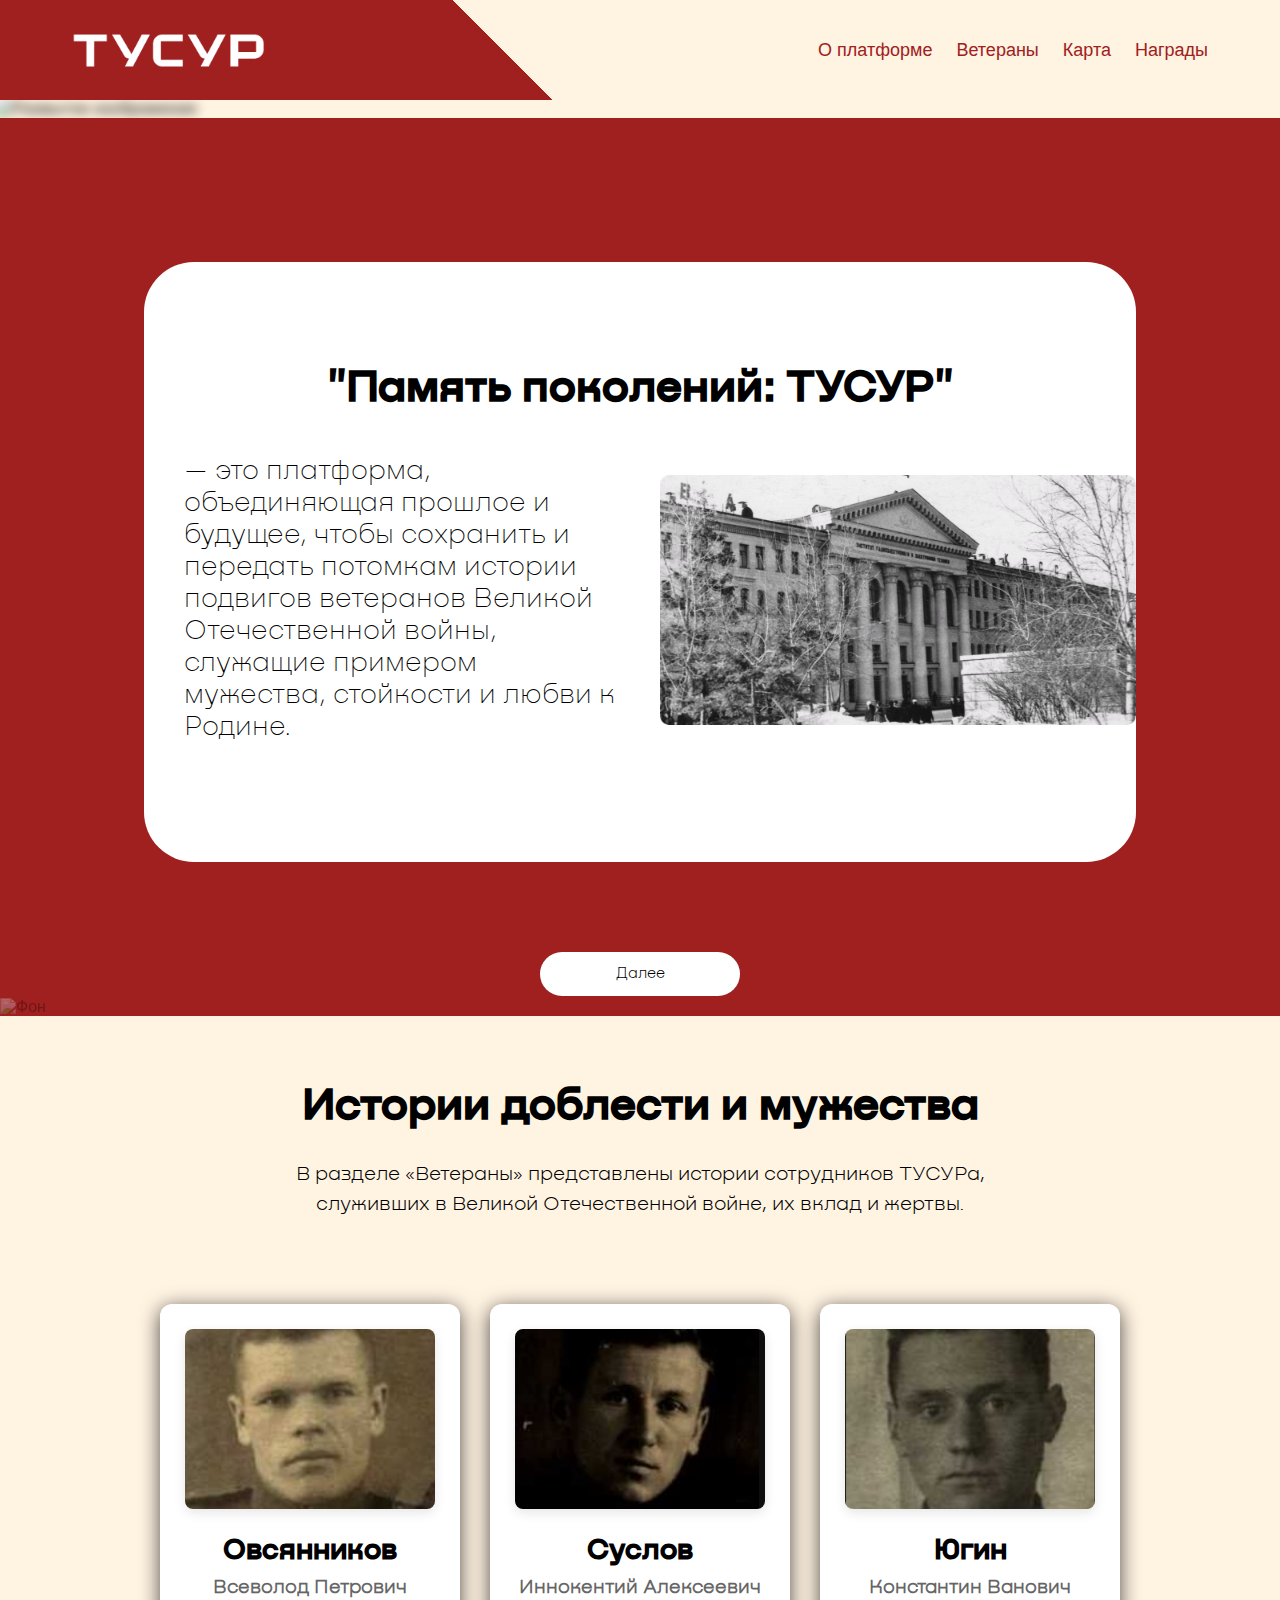
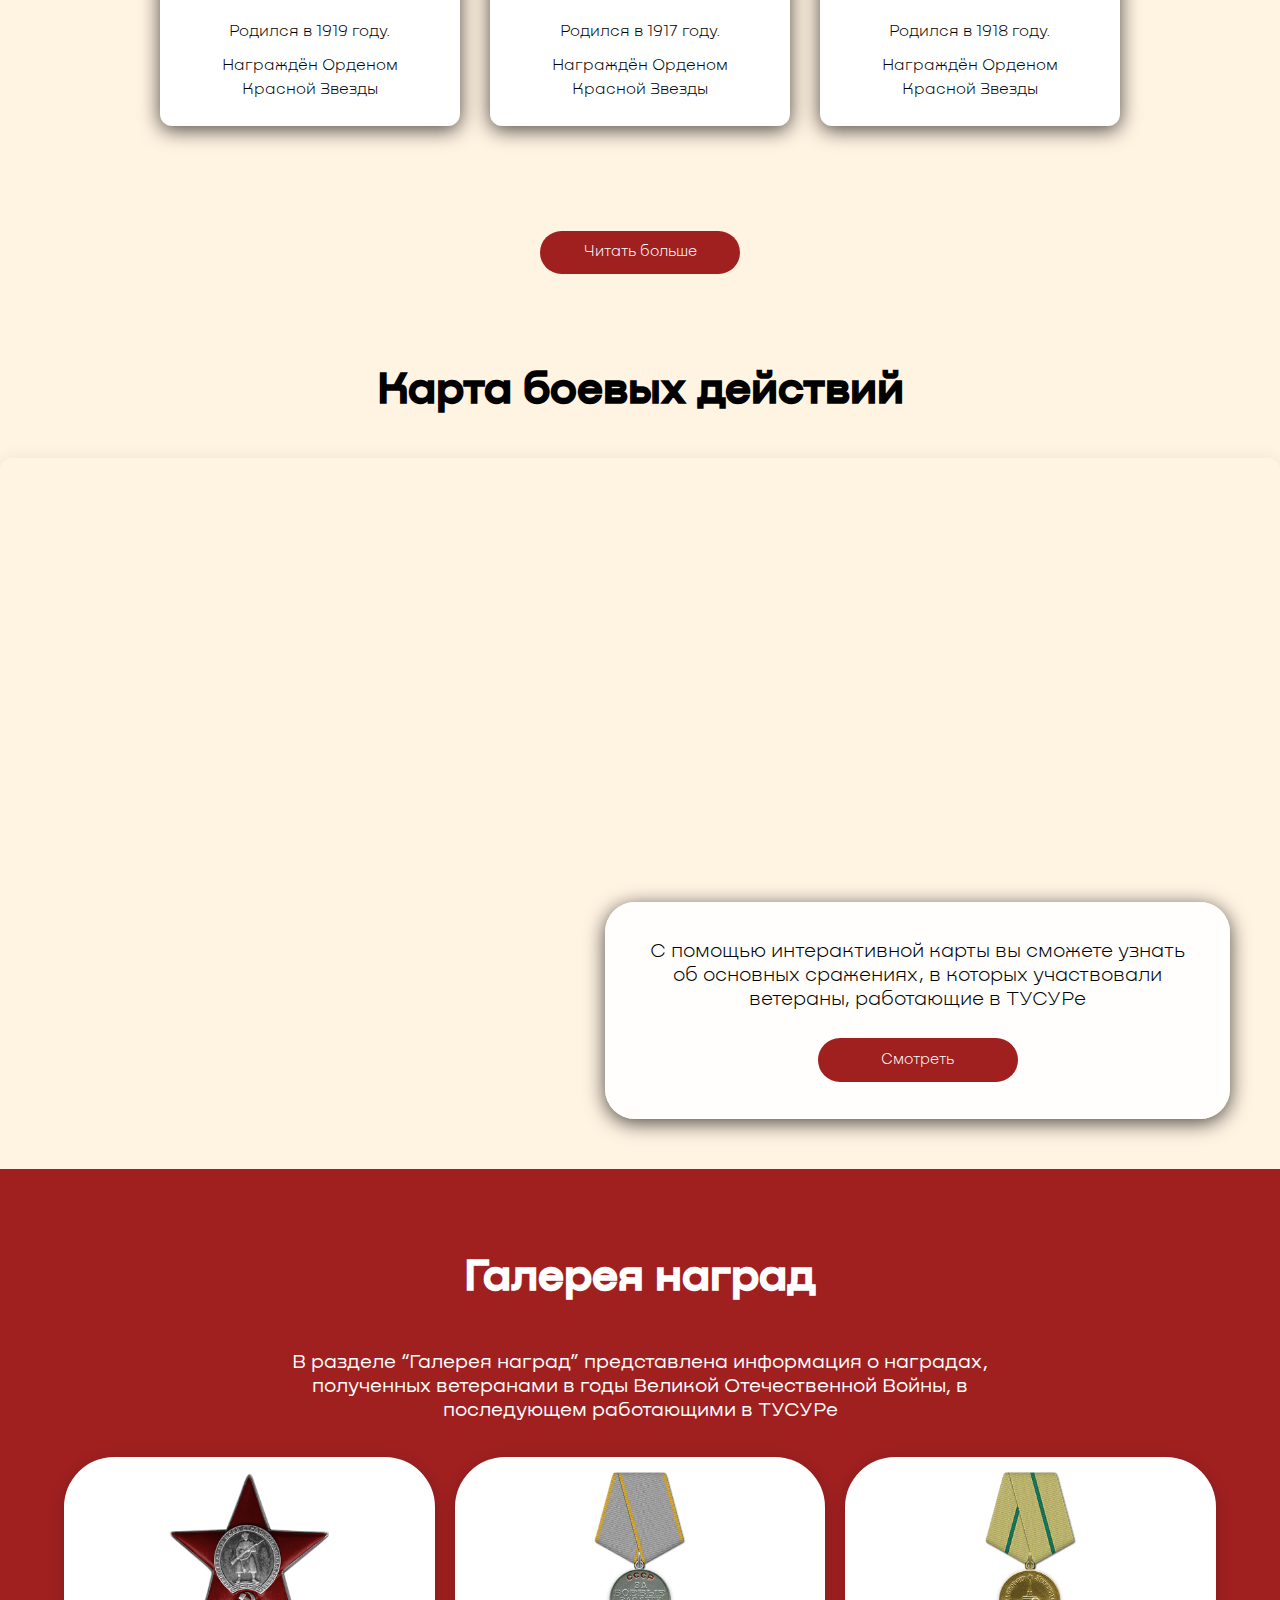
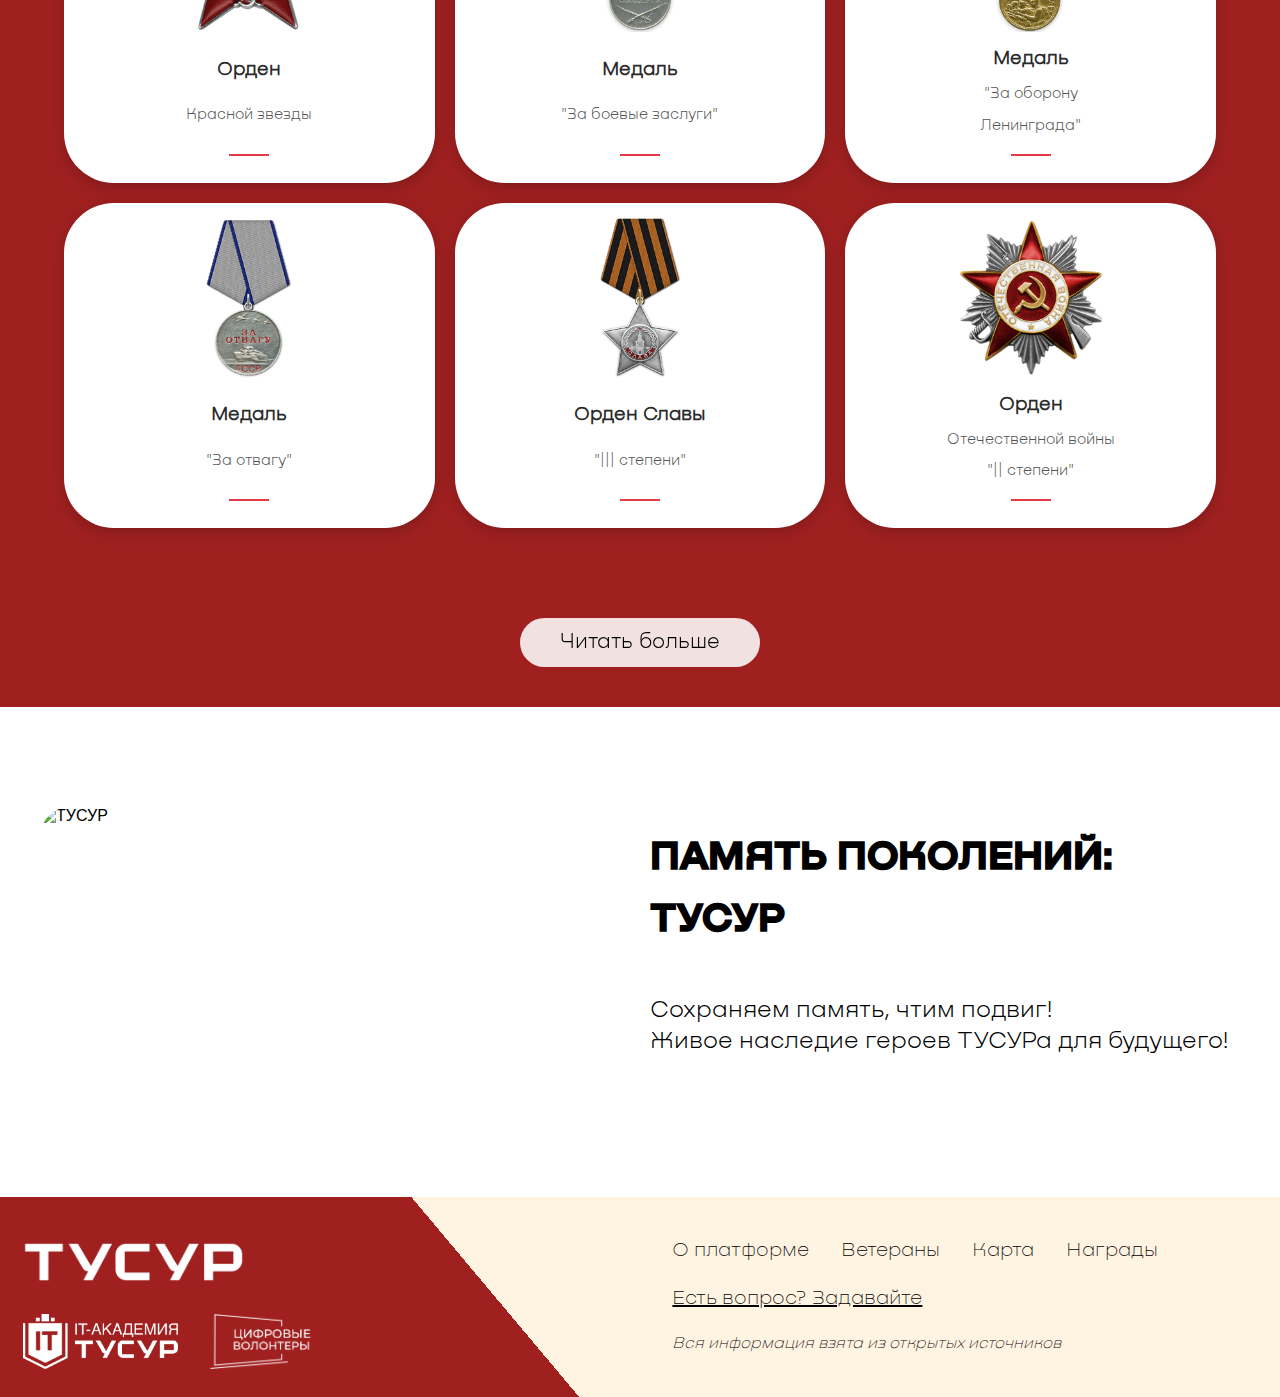
==== index.html @ e7a9391f "Обновлено название главной страницы" ====
<!DOCTYPE html>
<html lang="ru">
<head>
    <meta charset="UTF-8">
    <meta name="viewport" content="width=device-width, initial-scale=1.0">
    <title>Память поколений ТУСУР</title>
    <link rel="stylesheet" href="styles.css">
    <link rel="stylesheet" href="form.css">
    <link rel="stylesheet" href="form2.css">
    <link rel="stylesheet" href="form3.css">
    <link rel="stylesheet" href="form4.css">
    <link rel="stylesheet" href="form5.css">
    <link rel="stylesheet" href="form6.css">
    <link rel="stylesheet" href="footer.css">
    <meta name="viewport" content="width=device-width, initial-scale=1.0">


    
</head>
<body>
    <header class="header">
        <div class="header-diagonal">
            <div class="logo-container">
                <div class="logo">
                    <img src="ТУСУР_ 1.png" alt="Логотип">
                </div>
            </div>
            

            <button class="mobile-menu-btn">☰</button>

            <ul class="nav-menu">
                <li><a href="index.html">О платформе</a></li>
                <li><a href="veterans.html">Ветераны</a></li>
                <li><a href="map.html">Карта</a></li>
                <li><a href="awards.html">Награды</a></li>
            </ul>
        </div>
    </header>

    <div class="hero-section">
        <div class="blurred-image-container">
            <img src="image 158.png" alt="Размытое изображение" class="blurred-image">
        </div>
        <div class="hero-text">
            <h1>ПАМЯТЬ ПОКОЛЕНИЙ: ТУСУР</h1>
            <p>Сохраняем память, чтим подвиг - живое наследие героев ТУСУРа для будущего!</p>
            <button class="hero-button" id="scrol-button1">Узнать больше</button>
            <div>
                <img src="angle.png" alt="Стрелка вниз" class="angle" id="scrol1">
            </div>
            
        </div>
    </div>

    <div class="info" id="to-scrol1">
        <img src="image-Photoroom (4) 1.png" alt="Фон" class="fon">
        <div class="group" >
            <h1>"Память поколений: ТУСУР"</h1>
            <div class="info-text"  >
                <p> — это платформа, объединяющая прошлое и будущее, чтобы сохранить и передать потомкам истории подвигов ветеранов Великой Отечественной войны, служащие примером мужества, стойкости и любви к Родине.</p>
                <img src="Mask group.png" alt="Фото ТУСУР" class="image-info">
            </div>
        </div>
        <button class="info-button" id="scrol-button2">Далее</button>
    </div>

    <div class="historys" id="to-scrol2">
        <h1>Истории доблести и мужества</h1>
        <p>В разделе «Ветераны» представлены истории сотрудников ТУСУРа, <br> 
            служивших в Великой Отечественной войне, их вклад и жертвы.
        </p>
        <div class="cards-container">
            <!-- Карточка 1 -->
            <div class="card">
                <img src="Mask group1.png" alt="Фото ветерана">
                <h3>Овсянников</h3>
                <h4>Всеволод Петрович</h4>
                <p>Родился в 1919 году.</p>
                <p>Награждён Орденом Красной Звезды</p>
            </div>

            <div class="card">
                <img src="Mask group2.png" alt="Фото ветерана">
                <h3>Суслов</h3>
                <h4>Иннокентий Алексеевич</h4>
                <p>Родился в 1917 году.</p>
                <p>Награждён Орденом Красной Звезды</p>
            </div>

            <div class="card">
                <img src="Mask group3.png" alt="Фото ветерана">
                <h3>Югин</h3>
                <h4>Константин Ванович</h4>
                <p>Родился в 1918 году.</p>
                <p>Награждён Орденом Красной Звезды</p>
            </div>
        </div>

        <button class="hero-button">Читать больше</button>        
    </div>

    <div class="Map">
        <h1>Карта боевых действий</h1>
        <div id="map">
            <script src="https://api-maps.yandex.ru/2.1/?apikey=ae60709a-681b-4c46-8d11-f0e7178c9b99&lang=ru_RU"></script>
        </div>
        <div class="map-overlay">
            <div class="overlay-content">
                <p>С помощью интерактивной карты вы сможете узнать об основных сражениях, в которых участвовали ветераны, работающие в ТУСУРе</p>
                <button class="overlay-btn">Смотреть</button>
            </div>
        </div>
    </div>

    <div class="gallery">
        <h1>Галерея наград</h1>
        <p>В разделе “Галерея наград” представлена информация о наградах, полученных ветеранами в годы Великой Отечественной Войны, в последующем работающими в  ТУСУРе</p>
 
        
        <div class="awards-grid">
            <div class="awards-card">
                <img src="Awards/image 160.png" alt="Изображение награды">
                <h3>Орден</h3>
                <h4>Красной звезды</h4>
            </div>

            <div class="awards-card">
                <img src="Awards/image 161.png" alt="Изображение награды">
                <h3>Медаль</h3>
                <h4>"За боевые заслуги"</h4>
            </div>

            <div class="awards-card">
                <img src="Awards/image 162.png" alt="Изображение награды">
                <h3>Медаль</h3>
                <h4>"За оборону</h4>
                <h4>Ленинграда"</h4>
            </div>

            <div class="awards-card">
                <img src="Awards/image 163.png" alt="Изображение награды">
                <h3>Медаль</h3>
                <h4>"За отвагу"</h4>
            </div>

            <div class="awards-card">
                <img src="Awards/image 164.png" alt="Изображение награды">
                <h3>Орден Славы</h3>
                <h4>"||| степени"</h4>
            </div>

            <div class="awards-card">
                <img src="Awards/image 165.png" alt="Изображение награды">
                <h3>Орден</h3>
                <h4>Отечественной войны</h4>
                <h4>"|| степени"</h4>
            </div>
        </div>

        <button class="info-button">Читать больше</button>

    </div>

    
    <div class="slide-section"> 
        <div class="result">
            <img src="image 159.png" alt="ТУСУР">
            <div class="text-content">
                <h1>ПАМЯТЬ ПОКОЛЕНИЙ:<br>ТУСУР</h1>
                <p>Сохраняем память, чтим подвиг!<br>Живое наследие героев ТУСУРа для будущего!</p>
            </div>
        </div>
    </div>

    <footer class="footer">
        <div class="footer-diagonal">
            <div class="footer-logo-container">
                <div class="footer-logo">
                    <img src="ТУСУР_ 1.png" alt="Логотип">
                </div>
                <div class="footer-logo-two">
                    <img src="IT-ACADEMY_White.png" alt="Логоти ит-академии">
                    <img src="Цифровые волонтеры лого.png" alt="Логотип цифровых волонтёров">
                </div>
            </div>

            <div class="footer-right-section">
                <ul class="footer-menu">
                    <li><a href="index.html">О платформе</a></li>
                    <li><a href="veterans.html">Ветераны</a></li>
                    <li><a href="map.html">Карта</a></li>
                    <li><a href="awards.html">Награды</a></li>
                </ul>

                <a href="https://vk.com/zemec_44" target="_blank" class="footer-question">Есть вопрос? Задавайте</a>

                <p>Вся информация взята из открытых источников</p>
            </div>
        </div>

    </footer>

    <script src="script.js"></script>
</body>
</html>
---- styles.css ----
* {
    margin: 0;
    padding: 0;
    box-sizing: border-box;
    font-family: 'Nekst', sans-serif;
}

body {
    background-color: #FFF3E2;
}

.header {
    background: linear-gradient(45deg, #A02020 0%, #A02020 40%, #FFF3E2 40%, #FFF3E2 100%);
    color: #FFF3E2;
    height: 100px;
    position: sticky;
    top: 0;
    z-index: 100;
    width: 100%;
    overflow: hidden;
}

.header-diagonal {
    display: flex;
    justify-content: space-between;
    align-items: center;
    padding: 2rem 3rem;
    height: 100px;
    max-width: 1200px;
    margin: 0 auto;
    position: relative;
}

.logo {
    font-size: 1.8rem;
    font-weight: bold;
    display: flex;
    align-items: center;
    /* Убираем left: -150px */
}

.logo img {
    height: 40px;
    margin-right: 10px;
    max-width: 100%;
    height: auto;
    max-height: 40px;
}

.logo-container {
    flex-shrink: 0;
    max-width: 60%;
    padding: 10px 0;
}

.nav-menu {
    display: flex;
    list-style: none;
    /* Убираем right: -150px */
    font-size: 20px; /* Сохраняем ваш размер текста */
}

.nav-menu li {
    margin-left: 1.5rem;
}

.nav-menu a {
    color: #A02020;
    text-decoration: none;
    font-weight: 500;
    transition: color 0.3s;
    padding: 0.5rem 0;
    position: relative;
}

.nav-menu a:hover {
    color: #7a1818;
}

.nav-menu a::after {
    content: '';
    position: absolute;
    bottom: 0;
    left: 0;
    width: 0;
    height: 2px;
    background-color: #A02020;
    transition: width 0.3s;
}

.nav-menu a:hover::after {
    width: 100%;
}

.mobile-menu-btn {
    display: none;
    background: none;
    border: none;
    color: #FFF3E2;
    font-size: 1.5rem;
    cursor: pointer;
}

/* Для экранов до 1440px */
@media (max-width: 1440px) {
    .header-diagonal {
        padding: 1.5rem 2rem;
    }

    .logo img {
        max-height: 35px;
    }

    .nav-menu {
        font-size: 18px; /* Слегка уменьшаем размер текста */
    }
}

/* Для экранов до 1200px */
@media (max-width: 1200px) {
    .header-diagonal {
        padding: 1rem 1.5rem;
    }

    .logo img {
        max-height: 30px;
    }

    .nav-menu {
        font-size: 16px; /* Слегка уменьшаем размер текста */
    }

    .nav-menu li {
        margin-left: 1rem;
    }
}

/* Для экранов до 992px */
@media (max-width: 992px) {
    .header-diagonal {
        padding: 0.5rem 1rem;
    }

    .logo img {
        max-height: 25px;
    }

    .nav-menu {
        font-size: 14px; /* Слегка уменьшаем размер текста */
    }

    .nav-menu li {
        margin-left: 0.5rem;
    }
}

/* Для экранов до 768px (мобильная версия) */
@media (max-width: 768px) {
    .header {
        background: #A02020;
        padding: 1rem;
    }

    .header-diagonal {
        padding: 1rem;
        justify-content: space-between;
    }

    .logo {
        max-width: 150px;
        overflow: hidden;
        max-width: 120px;
    }

    .logo-container {
        max-width: 180px;
        padding: 5px 0;
        min-width: 120px;
        flex-shrink: 1;
    }

    .logo img {
        width: auto;
        max-height: 35px;
    }

    .nav-menu {
        position: fixed;
        top: 100px;
        left: -100%;
        background-color: #A02020;
        width: 100%;
        flex-direction: column;
        align-items: center;
        padding: 1rem 0;
        transition: left 0.3s;
    }

    .nav-menu.active {
        left: 0;
    }

    .nav-menu li {
        margin: 1rem 0;
    }

    .nav-menu a {
        color: #FFF3E2;
    }

    .nav-menu a:hover {
        color: #ffffff;
    }

    .nav-menu a::after {
        background-color: #FFF3E2;
    }

    .mobile-menu-btn {
        display: block;
        position: relative;
        z-index: 101;
    }
}
---- form.css ----
.hero-section {
    
    position: relative;
    width: 100%;
    
}

.blurred-image-container {
    width: 100%;
    overflow: hidden;
    height: auto; /* Сохраняет пропорции изображения */
    display: block; /* Убирает лишние отступы */
}

.blurred-image {
    width: 100%;
    height: 100%;
    object-fit: cover;
    object-position: center;
    filter: blur(5px);
    transform: scale(1.05);
}

.hero-text {
    position: absolute;
    top: 50%;
    left: 50%;
    transform: translate(-50%, -50%);
    text-align: center;
    color: white;
    width: 90%;
    text-shadow: 1px 1px 3px rgba(0, 0, 0, 0.5);
    
}



.hero-text h1 {
    margin-top: 20vh;
    /*font-size: 4.5vw;*/
    font-size: clamp(32px, 4.5vw, 100px);
    /*margin-bottom: 1.5vw;*/
    font-family: 'Nekst-Bold', sans-serif;
    text-shadow: 0px 0px 8px rgba(0, 0, 0, 1.0);
    margin-bottom: 20px;
    
}

.hero-text p {
    /*font-size: 1.25vw;*/
    /*margin-bottom: 2vw;*/
    font-family: 'Nekst-Light', sans-serif;
    color: black;
    /*padding-top: 5px;*/
    border-radius: 50px;
    background-color: white;
    /*width: 880px;*/
    /*height: 35px;*/
    text-align: center;
    margin: auto;


    width: 90%; /* вместо 880px */
    max-width: 880px; /* ограничение для больших экранов */
    height: auto; /* вместо 35px */
    padding: 10px 20px; /* адаптивные отступы */
    font-size: clamp(14px, 2vw, 18px); /* плавное изменение шрифта */

}

.hero-button {
    background-color: #A02020;
    color: white;
    border: none;
    padding: 1vw 2vw;
    font-size: 1.2vw;
    border-radius: 50px;
    cursor: pointer;
    /*margin-top: 200px;*/
    /*width: 230px;*/
    transition: background-color 0.3s;
    font-family: 'Nekst-Light', sans-serif;
    height: auto;
    
    margin-top: 20vh; /* Относительная единица вместо 200px */
    width: auto; /* Чтобы кнопка не была слишком широкой */
    min-width: 200px; /* Минимальная ширина */
}

.hero-button:hover {
    background-color: #7a1818;
}


.angle {
    transform: rotate(90deg);
    margin-top: 50px;
    width: 100px; /* Оставляем фиксированную ширину */
    height: 100px; /* Оставляем фиксированную высоту */
    animation: float 2s ease-in-out infinite;
    cursor: pointer; /* Добавляем указатель при наведении */
    transition: 0.3s all ease;

    /* Добавляем новые стили */
    max-width: 10%; /* Ограничиваем максимальную ширину */
    max-height: 10%; /* Ограничиваем максимальную высоту */
    margin-left: auto; /* Центрируем по горизонтали */
    margin-right: auto; /* Центрируем по горизонтали */
    display: block; /* Делаем блочным элементом для корректного центрирования */
}

@keyframes float {
    0%, 100% {
        transform: rotate(90deg) translateX(0);
        opacity: 0.9;
    }
    50% {
        transform: rotate(90deg) translateX(20px);
        opacity: 0.6;
    }
}

/* Эффекты при наведении */
.angle:hover {
    animation-duration: 1s;
    opacity: 1 !important;
    filter: drop-shadow(0 0 8px rgba(255, 255, 255, 0.8));
}


@media (max-width: 768px) {

    .blurred-image{
        max-height: 500px;
    }

    .hero-section {
        /*min-height: 60vh; /* Гарантирует высоту для позиционирования */
        min-height: auto !important; /* Убираем фиксированную высоту */
        /*padding-bottom: 20px; /* Добавляем отступ снизу */
    }
    
    .hero-text h1 { 
        /*margin-top: 5%; */ 
        line-height: 1.3; /* Улучшает читаемость */       
        transform: scale(0.9); /* Автоматическое масштабирование */
        white-space: normal;
        margin-top: 10vh !important;
    }
    
    .blurred-image-container {
        /*height: 60vh; /* Фиксированная высота контейнера */
        height: 50vh !important;
        background-color: #A02020;
    }
    
    .hero-text {
        width: 95%; /* Увеличиваем область текста */
        padding: 15px; /* Защита от прилипания к краям */
        top: 45%;
        transform: translate(-50%, -40%);
    }

    .hero-text p {
        width: 95%; /* Уже на маленьких экранах */
        background-color: rgba(255, 255, 255, 0.9);
    }

    .hero-button{
        /*font-size: 3.0vw;*/
        font-size: clamp(16px, 3.0vw, 32px);
        min-height: 44px;
        padding: 7px 10px;
        text-align: center;
        /*margin-top: 5vh;*/
        margin-top: 10vh !important;
    }

    .angle {
        display: none; /* Скрыть стрелку на мобильных */
    }
}


@font-face {
    font-family: 'Nekst-Light';
    src: url('font/Nekst-Light.woff2') format('woff2'),
         url('font/Nekst-Light.woff') format('woff');
    font-weight: 400;
    font-display: swap;
}
---- form2.css ----
.info {
    position: relative;
    min-height: 95vh; /* Занимаем всю высоту экрана */
    width: 100%;
    display: flex;
    flex-direction: column; /* Вертикальное расположение элементов */
    align-items: center; /* Центрирование по горизонтали */
    justify-content: center; /* Центрирование по вертикали */
    background-color: #A02020;
    padding: 20px;
    box-sizing: border-box;
}

.group{
    margin-top: 10%;
    background-color: white;
    border-radius: 50px;
    width: 80%;
    height: 600px;
    align-items: center;
    justify-content: center;
}

h1 {
    font-family: 'Nekst-SemiBold', sans-serif;
    text-align: center;
    font-size: 3.5rem;
    font-size: clamp(24px, 3.5vw, 60px);
    margin: 100px 0 40px 0; /* Отступ снизу для текста */
    z-index: 1; /* Поднимаем над фоном */
}

.info-text {
    display: flex;
    align-items: center; /* Выравнивание элементов по вертикали */
    justify-content: center; /* Центрирование по горизонтали */
    gap: 40px; /* Расстояние между текстом и изображением */
    max-width: 1200px; /* Ограничение ширины контента */
    width: 100%;
    z-index: 1;
    justify-content: space-between;
}

.info-text p {
    font-family: 'Nekst-Thin', sans-serif;
    flex: 1; /* Занимает доступное пространство */
    margin-left: 40px;
    font-size: 1.7rem;
    text-align: left;
    max-width: calc(50% - 20px);
    
}

.image-info {
    width: 50%; /* Фиксированная ширина изображения */
    height: auto; /* Сохраняем пропорции */
    flex-shrink: 0; /* Запрещаем уменьшение */
    max-width: calc(50% - 20px); /* Учитывает gap 40px */
    object-fit: contain;
}

.fon {
    position: absolute;
    width: 100%;
    height: auto;
    bottom: 0;
    object-fit: cover; /* Для правильного отображения фона */
    opacity: 0.3; /* Чтобы текст был читаемым */
}

.info-button{
    color: black;
    background-color: white;
    border: none;
    padding: 1vw 2vw;
    font-size: 1.2vw;
    border-radius: 50px;
    cursor: pointer;
    transition: background-color 0.3s;
    font-family: 'Nekst-Light', sans-serif;
    height: auto;
    z-index: 5;
    margin-top: 10vh; /* Относительная единица вместо 200px */
    width: auto; /* Чтобы кнопка не была слишком широкой */
    min-width: 200px;


}

.info-button:hover {
  background-color: #f0f0f0; /* Светло-серый фон при наведении */
  box-shadow: 0 4px 6px rgba(0, 0, 0, 0.1); /* Легкая тень */
  transform: translateY(-2px); /* Небольшое поднятие кнопки */
}



@font-face {
    font-family: 'Nekst-SemiBold';
    src: url('font/Nekst-SemiBold.woff2') format('woff2'),
         url('font/Nekst-SemiBold.woff') format('woff');
    font-weight: 400;
    font-display: swap;
}

@font-face {
    font-family: 'Nekst-Thin';
    src: url('font/Nekst-Thin.woff2') format('woff2'),
         url('font/Nekst-Thin.woff') format('woff');
    font-weight: 400;
    font-display: swap;
}


@media (max-width: 768px) {

    .info {
        /*min-height: 500px; /* Уменьшаем высоту */
        max-height: 700px;
        /*padding: 15px;*/

        min-height: auto !important; /* Убираем фиксированную высоту */
        padding: 20px 0; /* Пересматриваем вертикальные отступы */
        gap: 0; /* Убираем промежутки между дочерними элементами */
    }

    .group {
      width: 95%;
      height: auto;
      /*padding: 30px 0;
      border-radius: 30px;*/
      max-height: 900px;

      margin-top: 5% !important; /* Уменьшаем верхний отступ */
      padding: 20px 15px !important; /* Оптимизируем внутренние отступы */
      border-radius: 25px !important;

      
    }
  
    h1 {
      margin: 40px 20px 30px;
      font-size: clamp(22px, 8vw, 32px);
      line-height: 1.3;
    }
  
    .info-text {
      flex-direction: column;
      /*gap: 30px;*/
      padding: 0 20px;
      gap: 15px !important;
    }
  
    .info-text p {
      margin-left: 0;
      font-size: 1.2rem;
      text-align: center;
      max-width: 100% !important;
      line-height: 1.5;
    }
  
    .image-info {
      width: 80%;
      max-width: 300px !important;
      order: -1; /* Изображение перед текстом */
      margin-bottom: 20px;
    }

    .info-button {
        /*margin-top: 30px;*/
        padding: 12px 30px;
        font-size: 16px;
        width: 100%;
        max-width: 200px;
        margin-top: 20px !important;
    }
  
    .fon {
      opacity: 0.2; /* Увеличиваем видимость фона */
    }

   
  }
---- form3.css ----
.historys{
    position: relative;
    min-height: 95vh;
    width: 100%;
    display: flex;
    flex-direction: column;
    align-items: center;
    background-color: #FFF3E2;
    gap: 15px;
    padding-top: 5%;
    height: auto;
    margin-bottom: 40px;
}

.historys h1{
    font-family: 'Nekst-SemiBold', sans-serif;
    text-align: center;
    font-size: clamp(28px, 3.5vw, 60px);
    width: 100%;
    margin: 0;
}

.historys p{
    font-family: 'Nekst-Light', sans-serif;
    font-size: clamp(20px, 1.4vw, 48px);
    text-align: center;
    max-width: 1000px;
    width: 90%;
    margin: 10px auto;
    line-height: 1.5;
}

.cards-container {
    display: flex;
    gap: 30px;
    flex-wrap: wrap;
    justify-content: center;
    margin-top: 60px;
    padding: 0 20px;
}

.card {
    width: 300px;
    min-height: 200px;
    background: #ffffff;
    border-radius: 12px;
    padding: 25px;
    box-shadow: 0 4px 20px rgba(0, 0, 0, 0.7);
    text-align: center;
    position: relative;
    overflow: hidden;
    transition: transform 0.3s;
}

.card img {
    width: 100%;
    height: 180px;
    object-fit: cover;
    border-radius: 8px;
    margin-bottom: 20px;
    box-shadow: 0 4px 12px rgba(0, 0, 0, 0.1);
}

.card:hover {
    transform: translateY(-5px);
}

.card p:last-child {
    margin-bottom: 0;
}

.card h3 {
    font-family: 'Nekst-SemiBold', sans-serif;
    font-size: 1.8rem;
    margin: 0 0 8px 0;
}

.card h4 {
    font-family: 'Nekst-Light', sans-serif;
    font-size: 1.2rem;
    color: #666;
    margin: 0 0 20px 0;
}

.card p {
    font-family: 'Nekst-Light', sans-serif;
    font-size: 1rem;
    line-height: 1.5;
}

.historys .hero-button{
    margin-top: 10vh;
}

@font-face {
    font-family: 'Nekst-Light';
    src: url('font/Nekst-Light.woff2') format('woff2'),
         url('font/Nekst-Light.woff') format('woff');
    font-weight: 400;
    font-display: swap;
}

@media (max-width: 768px) {
    .historys {
        min-height: auto;
        padding-bottom: 30px;
        margin-bottom: 30px; /* Добавлен отступ снизу */
    }

    .historys .hero-button{
        margin-top: 15px;
    }

    .cards-container {
        margin-top: 30px;
    }
}
---- form4.css ----
.Map {
    position: relative;
    width: 100%;
    height: 95vh;
    background-color: #FFF3E2;
    padding: 40px 0;
    margin-top: 0;
    overflow: visible;
}

.Map #map {
    
    height: 80vh !important;
    width: 100% !important;
    margin: 20px auto !important;
    border-radius: 12px !important;
    box-shadow: 0 4px 20px rgba(0, 0, 0, 0.1) !important;
}

.Map h1{
    margin-top: 10px;
}

.map-overlay {
    position: absolute !important;
    text-align: center;
    bottom: 50px;          /* 20px → 50px */
    right: 50px;           /* 20px → 50px */
    background: rgba(255, 255, 255, 0.9);
    border-radius: 30px;   /* 12px → 30px */
    padding: 37.5px;       /* 15px → 37.5px */
    max-width: 625px;      /* 250px → 625px */
    box-shadow: 0 4px 20px rgba(0, 0, 0, 0.7);
}

.overlay-content{
    font-family: 'Nekst-Light', sans-serif;
}

.map-overlay p {
    font-family: 'Nekst-Light', sans-serif;
    text-align: center;
    font-size: clamp(20px, 1.5vw, 48px);
}

.overlay-btn {
    background-color: #A02020;
    color: white;
    border: none;
    padding: 1vw 2vw;
    font-size: 1.2vw;
    border-radius: 50px;
    cursor: pointer;
    /*margin-top: 200px;*/
    /*width: 230px;*/
    transition: background-color 0.3s;
    font-family: 'Nekst-Light', sans-serif;
    height: auto;
    
    margin-top: 3vh; /* Относительная единица вместо 200px */
    width: auto; /* Чтобы кнопка не была слишком широкой */
    min-width: 200px; /* Минимальная ширина */      /* Добавлено: увеличение шрифта */
}

.overlay-btn:hover {
    background-color: #7a1818;
}

@font-face {
    font-family: 'Nekst-Light';
    src: url('font/Nekst-Light.woff2') format('woff2'),
         url('font/Nekst-Light.woff') format('woff');
    font-weight: 400;
    font-display: swap;
}

@media (max-width: 768px) {
    .Map {
        padding-top: 30px;
        margin-top: -30px; /* Компенсирует отступ .historys */
        z-index: 0; /* Убирает возможное наложение */
    }
    
    #map {
        height: 400px !important;
        width: 95% !important;
        margin-top: 0 !important;
    }

    .map-overlay {
        position: absolute !important;
        bottom: 20px;
        left: 50%;
        transform: translateX(-50%); /* Центрирование по горизонтали */
        width: 90%; /* Занимает 90% ширины родителя */
        max-width: none; /* Убираем ограничение по макс. ширине */
        right: auto; /* Сбрасываем правое позиционирование */
        padding: 15px 20px; /* Увеличиваем внутренние отступы */
        border-radius: 20px; /* Оптимальная скругленность для мобилок */
    }

    .map-overlay p {
        line-height: 1.4; /* Улучшаем читаемость */
        margin: 10px 0;
    }

    .overlay-btn {
        width: 40% !important; /* Кнопка на всю ширину оверлея */
        padding: 12px 0 !important;
        font-size: 14px !important; /* Фиксированный размер вместо vw */
        min-width: auto; /* Убираем минимальную ширину */
    }
}
---- form5.css ----
.gallery {
    position: relative;
    min-height: 100vh;
    width: 100%;
    display: flex;
    flex-direction: column;
    align-items: center;
    background-color: #A02020;
    gap: 5px; /* Отступ между h1 и p */
    padding-top: 5%;
    max-height: 1500px;
    height: auto;
}

.gallery h1 {
    
    color: white;
    margin-top: 2vh; 
    /*font-size: clamp(28px, 4.5vw, 64px);*/
}

.gallery p {
    
    font-family: 'Nekst-Regular', sans-serif;
    text-align: center;
    color: white;
    max-width: 60%;
    margin: 0; /* Сброс стандартных отступов */
    font-size: clamp(20px, 1.2vw, 48px);
    
}

@font-face {
    font-family: 'Nekst-Regular';
    src: url('font/Nekst-Regular.woff2') format('woff2'),
         url('font/Nekst-Regular.woff') format('woff');
    font-weight: 400;
    font-display: swap;
}

@font-face {
    font-family: 'Nekst-Light';
    src: url('font/Nekst-Light.woff2') format('woff2'),
         url('font/Nekst-Light.woff') format('woff');
    font-weight: 400;
    font-display: swap;
}



.awards-grid {
    display: grid;
    grid-template-columns: repeat(3, 1fr);
    gap: 20px;
    width: 90%;
    max-width: 1200px;
    margin: 30px auto;
    padding-bottom: 40px;
}

.awards-card {
    background: #ffffff;
    border-radius: 50px;
    box-shadow: 0 4px 15px rgba(0, 0, 0, 0.2);
    transition: all 0.3s ease;
    overflow: hidden;
    text-align: center;
    padding: 15px;
    min-height: 320px;
    display: flex;
    flex-direction: column;
    justify-content: space-between;
}

.awards-card:hover {
    transform: translateY(-5px);
    box-shadow: 0 6px 20px rgba(0, 0, 0, 0.25);
}

.awards-card img {
    width: 100%;
    height: 160px;
    object-fit: contain;
    margin: 0 auto 15px;
}

.awards-card div {
    padding: 0 10px;
}

.awards-card h3 {
    color: #2a2a2a;
    margin-bottom: 8px;
    font-size: 1.2em;
    font-family: 'Nekst-Light', sans-serif;
}

.awards-card h4 {
    color: #555;
    line-height: 1.3;
    font-weight: 400;
    margin: 6px 0;
    font-size: 0.95em;
    font-family: 'Nekst-Light', sans-serif;
}

.awards-card::after {
    content: '';
    display: block;
    width: 40px;
    height: 2px;
    background: #e63946;
    margin: 12px auto;
}

.gallery .info-button {
    margin-top: 15px !important;  /* Уменьшаем отступ сверху */
    margin-bottom: 40px;         /* Добавляем отступ снизу */
    padding: 12px 40px;         /* Оптимизируем размер под галерею */
    font-size: 1.3rem;          /* Увеличиваем читаемость */
    background-color: #ffffffdd; /* Полупрозрачный белый */
    backdrop-filter: blur(5px); /* Эффект стекла */
    transition: all 0.3s ease;  /* Плавные изменения */
}

.gallery .info-button:hover {
    background-color: #fff;     /* Полная непрозрачность при наведении */
    transform: scale(1.05);     /* Легкое увеличение */
}




@media (max-width: 768px) {
    .gallery {
        padding: 20px 15px;
        min-height: 100vh;
        display: flex;
        flex-direction: column;
        justify-content: space-between;
        height: auto;
        max-height: fit-content;
    }

    .awards-grid {
        flex-grow: 1;
        display: grid;
        grid-template-columns: 1fr;
        gap: 25px;
        padding: 15px 0;
        margin: 0 auto;
        width: 100%;
        max-width: 400px;
    }

    /* Остальные стили из предыдущего ответа остаются без изменений */
    
    .info-button {
        flex-shrink: 0;
        margin-top: auto;
    }

    .gallery h1 {
        font-size: 22px;
        text-align: center;
        margin-bottom: 15px;
    }

    .gallery p {
        font-size: 14px;
        line-height: 1.5;
        margin-bottom: 25px;
        text-align: center;
        padding: 0 10px;
    }

    

    .awards-card {
        padding: 15px;
        border-radius: 12px;
        box-shadow: 0 4px 8px rgba(0, 0, 0, 0.1);
        background: white;
        text-align: center;
        transition: transform 0.2s;
    }

    .awards-card:hover {
        transform: translateY(-5px);
    }

    .awards-card img {
        max-height: 180px;
        width: auto;
        margin: 0 auto 12px;
        object-fit: contain;
    }

    .awards-card h3 {
        font-size: 16px;
        margin: 8px 0;
        color: #333;
    }

    .awards-card h4 {
        font-size: 14px;
        margin: 6px 0;
        color: #666;
        line-height: 1.3;
    }

    

    
}
---- form6.css ----
.slide-section {
  background: white; /* Белый фон на всю ширину экрана */
  padding: 20px 0; /* Вертикальные отступы вместо margin у .result */
}

.result {
  display: grid;
  grid-template-columns: auto 1fr; /* Картинка слева, текст справа */
  gap: 20px;
  align-items: start;
  height: 50vh;
  max-width: 1200px; /* Ограничиваем ширину контейнера */
  margin: 0 auto; /* Центрируем на странице */
  background-color: white;
}

.result img {
  margin-top: 80px;
  margin-right: 40px;
  width: 550px;
  border-radius: 30px;
  height: 350px;
  object-fit: cover; /* Для корректного отображения изображения */
}

.text-content {
  display: flex;
  flex-direction: column;
  gap: 5px; /* Расстояние между заголовком и текстом */
}

.result h1 {
  margin-top: 100px;
  text-align: left;
  font-family: 'Nekst-Bold', sans-serif;
  font-size: clamp(32px, 3.2vw, 128px);
  line-height: 1.5;
}

.result p {
  font-family: 'Nekst-Light', sans-serif;
  font-size: clamp(24px, 1.7vw, 128px);
  line-height: 1.3;
  
}

@font-face {
  font-family: 'Nekst-Bold';
  src: url('font/Nekst-Bold.woff2') format('woff2'),
       url('font/Nekst-Black.woff') format('woff');
  font-weight: 400;
  font-display: swap;
}


@media (max-width: 768px) {
  .slide-section {
    padding: 15px 0;
  }

  .result {
    display: flex;
    flex-direction: column;
    height: auto;
    gap: 15px;
    padding: 0 15px;
  }

  .result img {
    width: 100%;
    max-width: 100%;
    height: 250px;
    margin: 20px 0 0 0;
    border-radius: 20px;
    order: 1; /* Перемещаем изображение под текст */
  }

  .text-content {
    order: 2;
    padding: 0 10px;
  }

  .result h1 {
    margin: 0;
    font-size: clamp(28px, 6vw, 32px);
    line-height: 1.3;
  }

  .result p {
    font-size: clamp(18px, 4vw, 22px);
    margin-top: 10px;
  }
}
---- footer.css ----
.footer {
    background: linear-gradient(50deg, #A02020 0%, #A02020 40%, #FFF3E2 40%, #FFF3E2 100%);
    color: #FFF3E2;
    height: 200px;
    position: relative;
    bottom: 0;
    
    width: 100%;
    
}

.footer-diagonal {
    display: flex;
    color: #FFF3E2;
    justify-content: space-between;
    align-items: center;
    padding: 2rem 3rem;
    height: 100px;
    max-width: 1200px;
    margin: 0 auto;
    position: relative;
}

.footer-logo {
    font-size: 1.8rem;
    font-weight: bold;
    display: flex;
    align-items: center;
    position: relative;
    left: -150px;
    
}

.footer-logo img {
    margin-top: 40px;
    height: 40px;
    margin-right: 10px;
    max-width: 100%; /* Логотип не будет превышать ширину контейнера */
    height: auto; /* Сохраняет пропорции */
    max-height: 40px; /* Ограничение по высоте */
}

.footer-logo-container {
    
    display: flex;
    flex-direction: column;
    align-items: flex-start;
    width: 100%;
    position: relative;
}

.footer-logo-two {
    position: absolute;
    left: -150px;
    top: 100%; /* Позиционирование сразу под основным лого */
    margin-top: 2.0rem;
    display: flex;
    gap: 2rem;
    width: 100%;
    max-width: 400px;
}

.footer-logo-two img {
    height: 50px;
    width: auto;
    object-fit: contain;
    filter: brightness(0) invert(1);
}

.footer-menu {
    margin-top: 20%;
    display: flex;
    gap: 2rem;
    /*margin-left: auto; /* Сдвигаем меню вправо */
    padding: 0;
    list-style: none;
    
}

.footer-menu li {
    min-width: max-content;
}

.footer-menu a {
    font-family: 'Nekst-Thin', sans-serif;
    color: black;
    text-decoration: none;
    font-size: clamp(20px, 1.3vw, 64px);
    transition: opacity 0.3s ease;
}



.footer-menu a:hover {
    opacity: 0.8;
}


.footer-right-section {
    margin-right: 5%;
    display: flex;
    flex-direction: column;
    align-items: flex-start;
    gap: 1.5rem;
}

.footer-question {
    font-family: 'Nekst-Thin', sans-serif;
    color: black;
    text-decoration: underline;
    font-size: clamp(20px, 1.0vw, 64px);
    transition: opacity 0.3s;
    
}

.footer-question:hover {
    opacity: 0.8;
    text-decoration: none;
}

.footer-right-section p{
    color: black;
    font-family: 'Nekst-Thin', sans-serif;
    font-size: clamp(16px, 1.0vw, 64px);
    font-style: italic;
}




@media (min-width: 1201px) {
    .footer-diagonal {
        max-width: 1350px; /* Увеличиваем максимальную ширину контейнера */
        padding: 2rem 5%; /* Добавляем адаптивные отступы */
    }

    .footer-logo {
        left: calc(-10% + 20px); /* Динамическое позиционирование */
    }

    .footer-logo-two {
        left: calc(-10% + 20px);
        max-width: 450px; /* Увеличиваем максимальную ширину */
    }

    .footer-logo img {
        margin-top: 30px; /* Корректируем отступ */
        height: 45px; /* Увеличиваем размер лого */
    }

    .footer-logo-two img {
        height: 55px; /* Увеличиваем размер дополнительных лого */
    }
}

@media (min-width: 1400px) {
    .footer-diagonal {
        max-width: 1440px; /* Для очень широких экранов */
        padding: 2rem 2%;
    }

    .footer-logo {
        left: calc(-5% + 30px); /* Дополнительная корректировка позиции */
    }

    .footer-logo-two {
        left: calc(-5% + 30px);
        max-width: 500px;
    }
}




@media (max-width: 1200px) {
    .footer-diagonal {
        padding: 2rem 5%;
        max-width: 100%;
    }
    
    .footer-logo {
        left: -10%;
    }
    
    .footer-logo-two {
        left: -10%;
        max-width: 350px;
    }
    
    .footer-menu {
        margin-top: 15%;
        gap: 1.5rem;
    }
}

@media (max-width: 992px) {
    .footer-logo {
        left: 0;
        margin-right: auto;
    }
    
    .footer-logo-two {
        left: 0;
        max-width: 300px;
    }
    
    .footer-menu {
        margin-top: 10%;
        gap: 1rem;
    }
    
    .footer-menu a {
        font-size: clamp(18px, 1.2vw, 24px);
    }
    
    .footer-question {
        font-size: clamp(18px, 1.0vw, 20px);
    }
}


@media (max-width: 768px) {
    .footer {
        height: auto;
        background: #A02020 !important; /* Основной цвет фона */
        padding: 2rem 1rem;
    }

    .footer-diagonal {
        flex-direction: column;
        padding: 1rem;
        height: auto;
        gap: 2rem;
    }

    .footer-logo-container {
        align-items: center; /* Выравнивание по центру */
        justify-content: center; /* Выравнивание по центру */
        text-align: center; /* Для текстового содержимого */
    }

    .footer-logo {
        left: auto !important; /* Убираем абсолютное позиционирование */
        position: static; /* Возвращаем элемент в нормальный поток */
        margin: 0 auto; /* Дополнительное центрирование */
    }

    .footer-logo img {
        margin-top: 0;
        height: 35px;
        filter: brightness(0) invert(1); /* Инвертируем логотипы для видимости */
    }

    .footer-logo-two {
        position: static;
        flex-direction: row;
        justify-content: center;
        margin-top: 1.5rem;
        gap: 1.5rem;
    }

    .footer-logo-two img {
        height: 40px;
        filter: brightness(0) invert(1); /* Белые логотипы */
    }

    .footer-right-section {
        order: 1;
        width: 100%;
        align-items: center;
        text-align: center;
    }

    .footer-menu {
        margin-top: 0;
        flex-direction: column;
        gap: 1.2rem;
        padding: 0;
        width: 100%;
    }

    .footer-menu li {
        /* Убраны все стили кнопок */
        min-width: auto;
        padding: 0;
        background: none;
    }

    .footer-menu a {
        color: #FFF3E2 !important; /* Белый цвет текста */
        font-size: 1.1rem;
        text-decoration: none;
        font-family: 'Nekst-Thin', sans-serif;
        transition: opacity 0.3s ease;
    }

    .footer-menu a:hover {
        opacity: 0.8;
        text-decoration: underline;
    }

    .footer-question {
        margin: 1.5rem 0;
        font-size: 1rem;
        color: #FFF3E2 !important; /* Белый цвет текста */
    }

    .footer-right-section p {
        font-size: 0.9rem;
        color: #FFF3E2 !important; /* Белый цвет текста */
    }
}
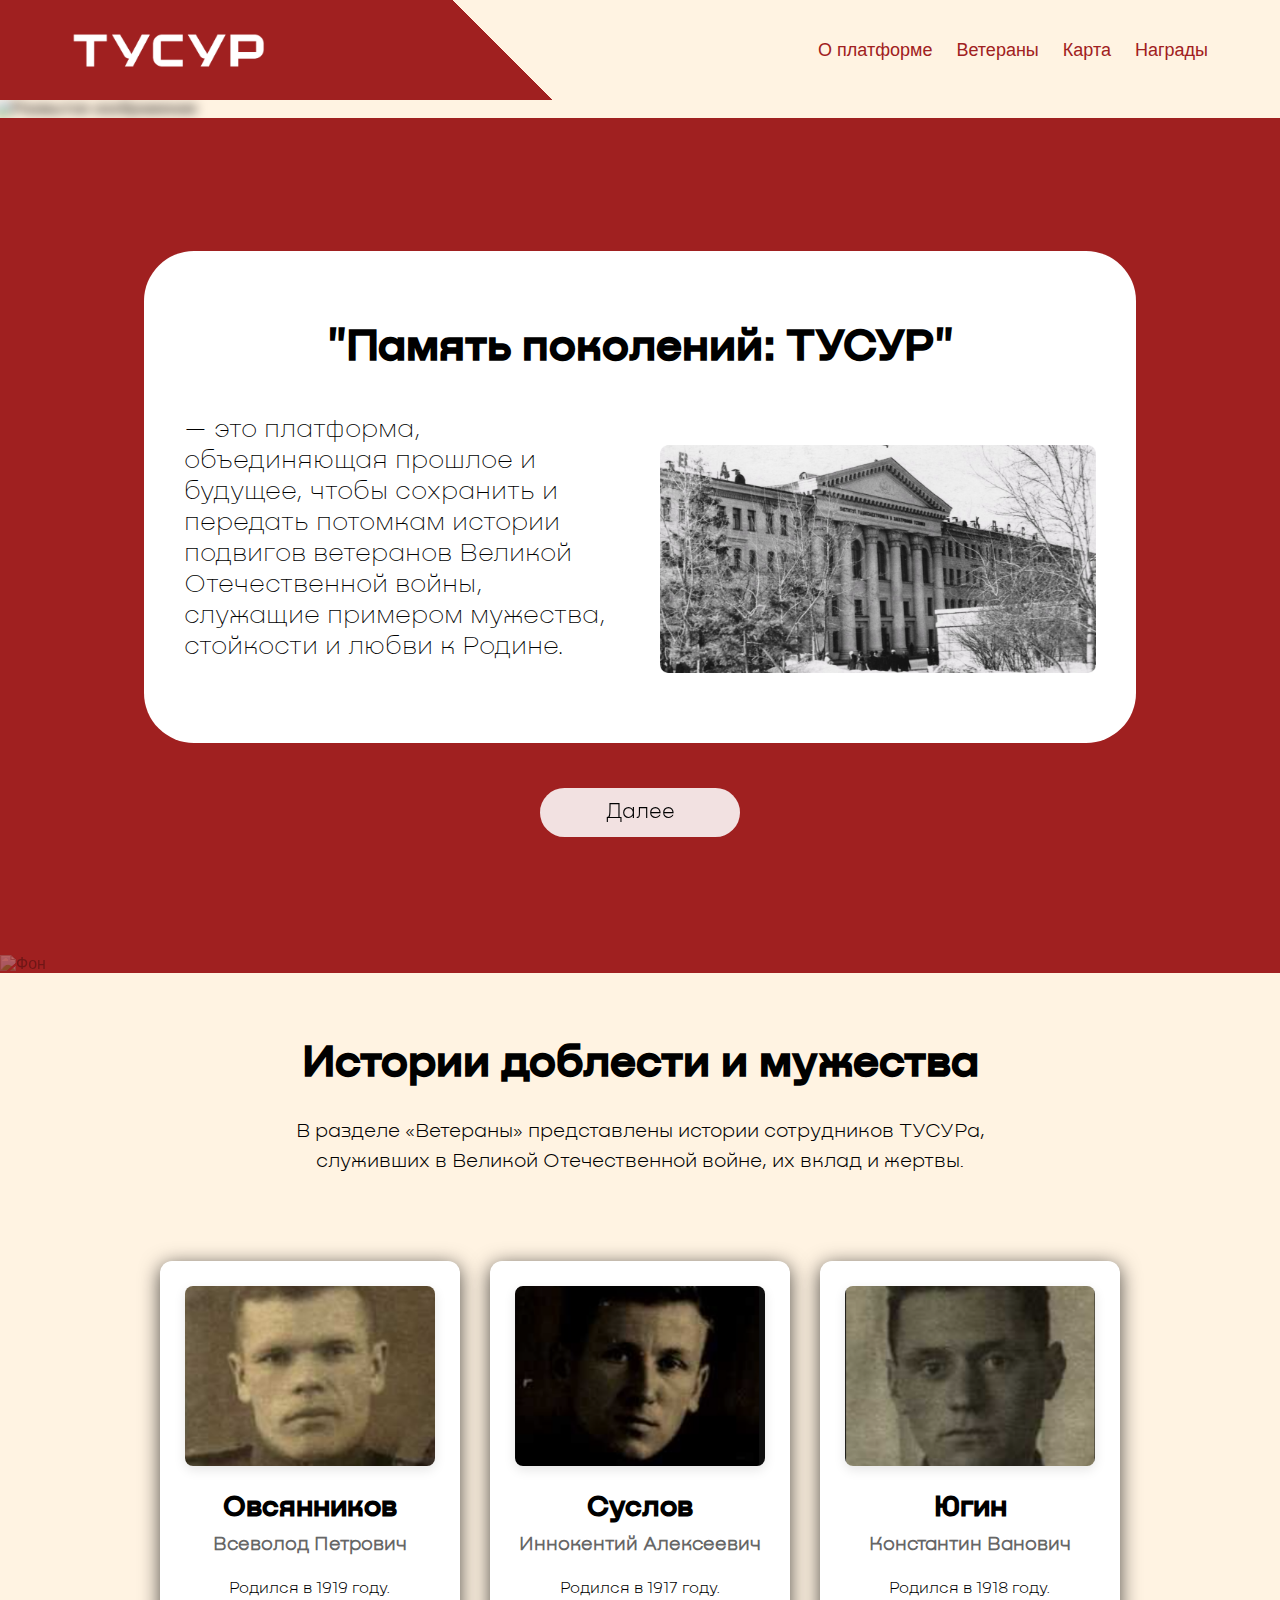
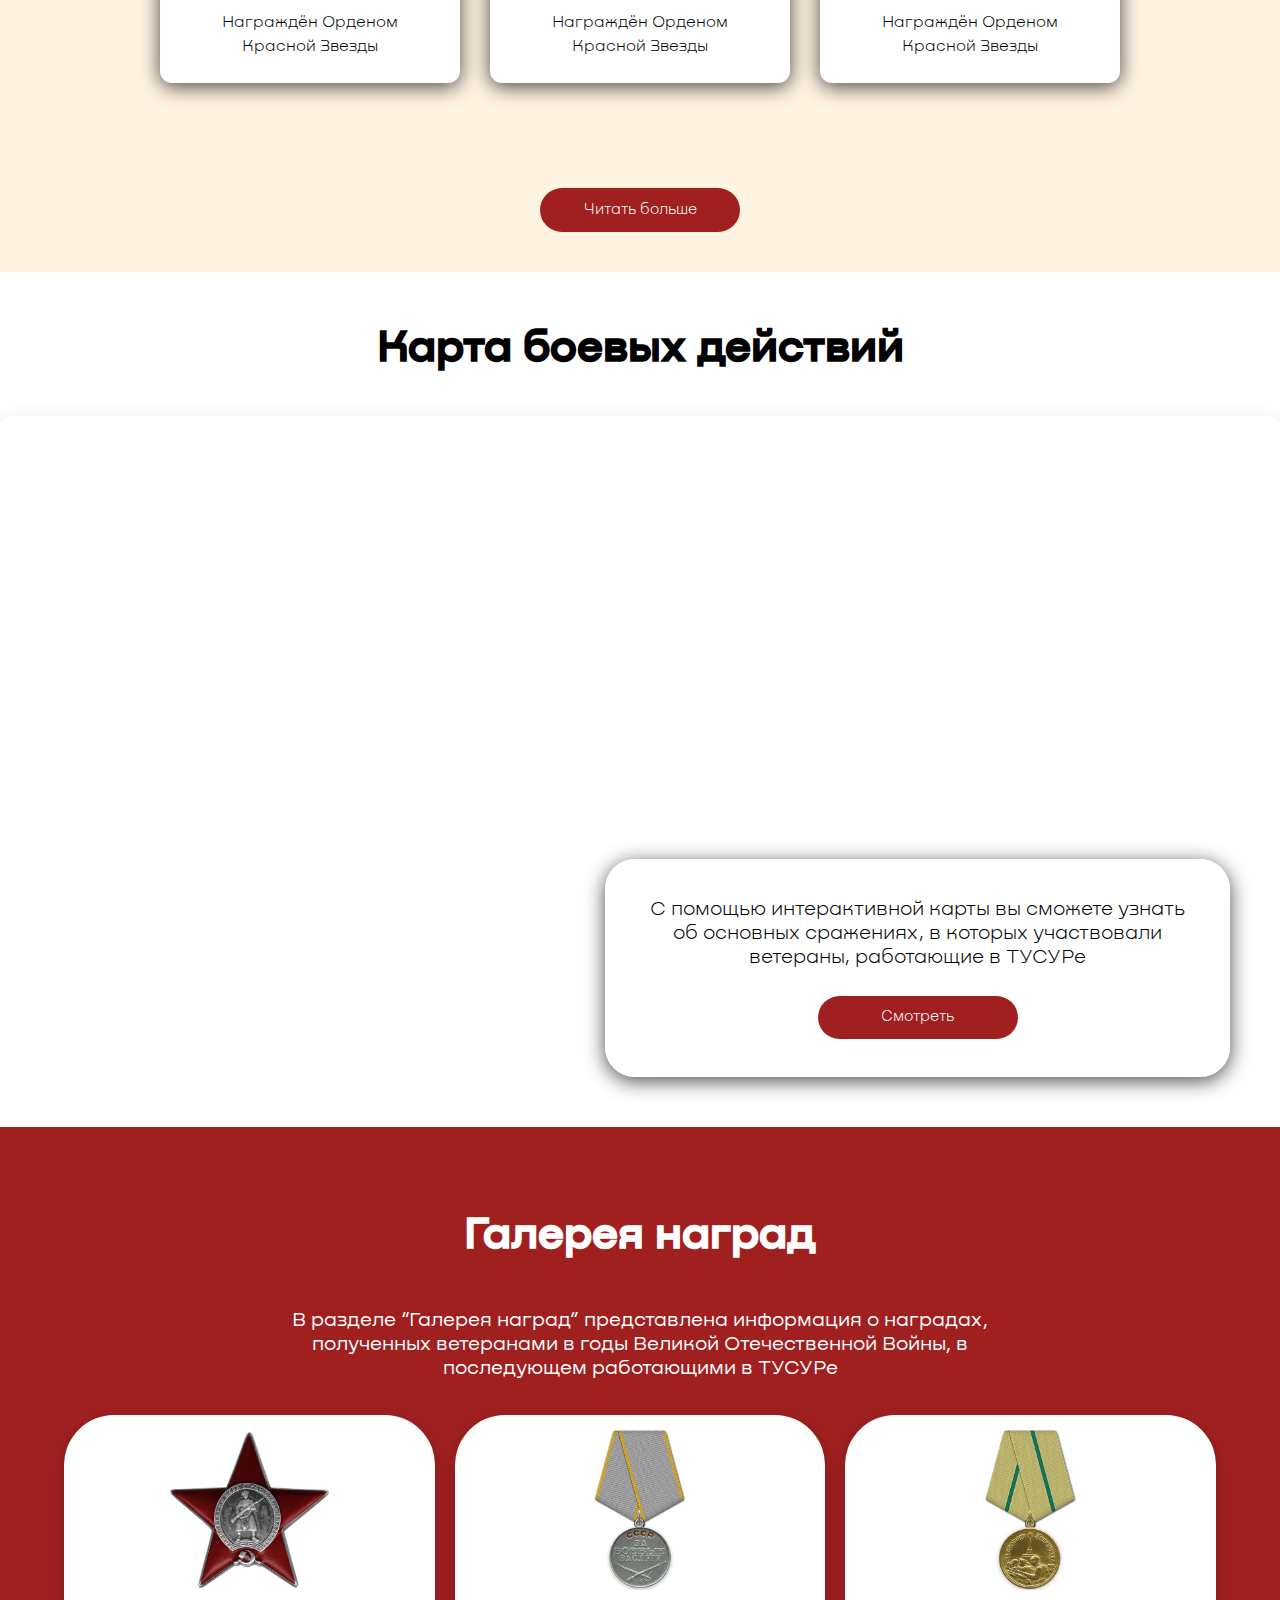
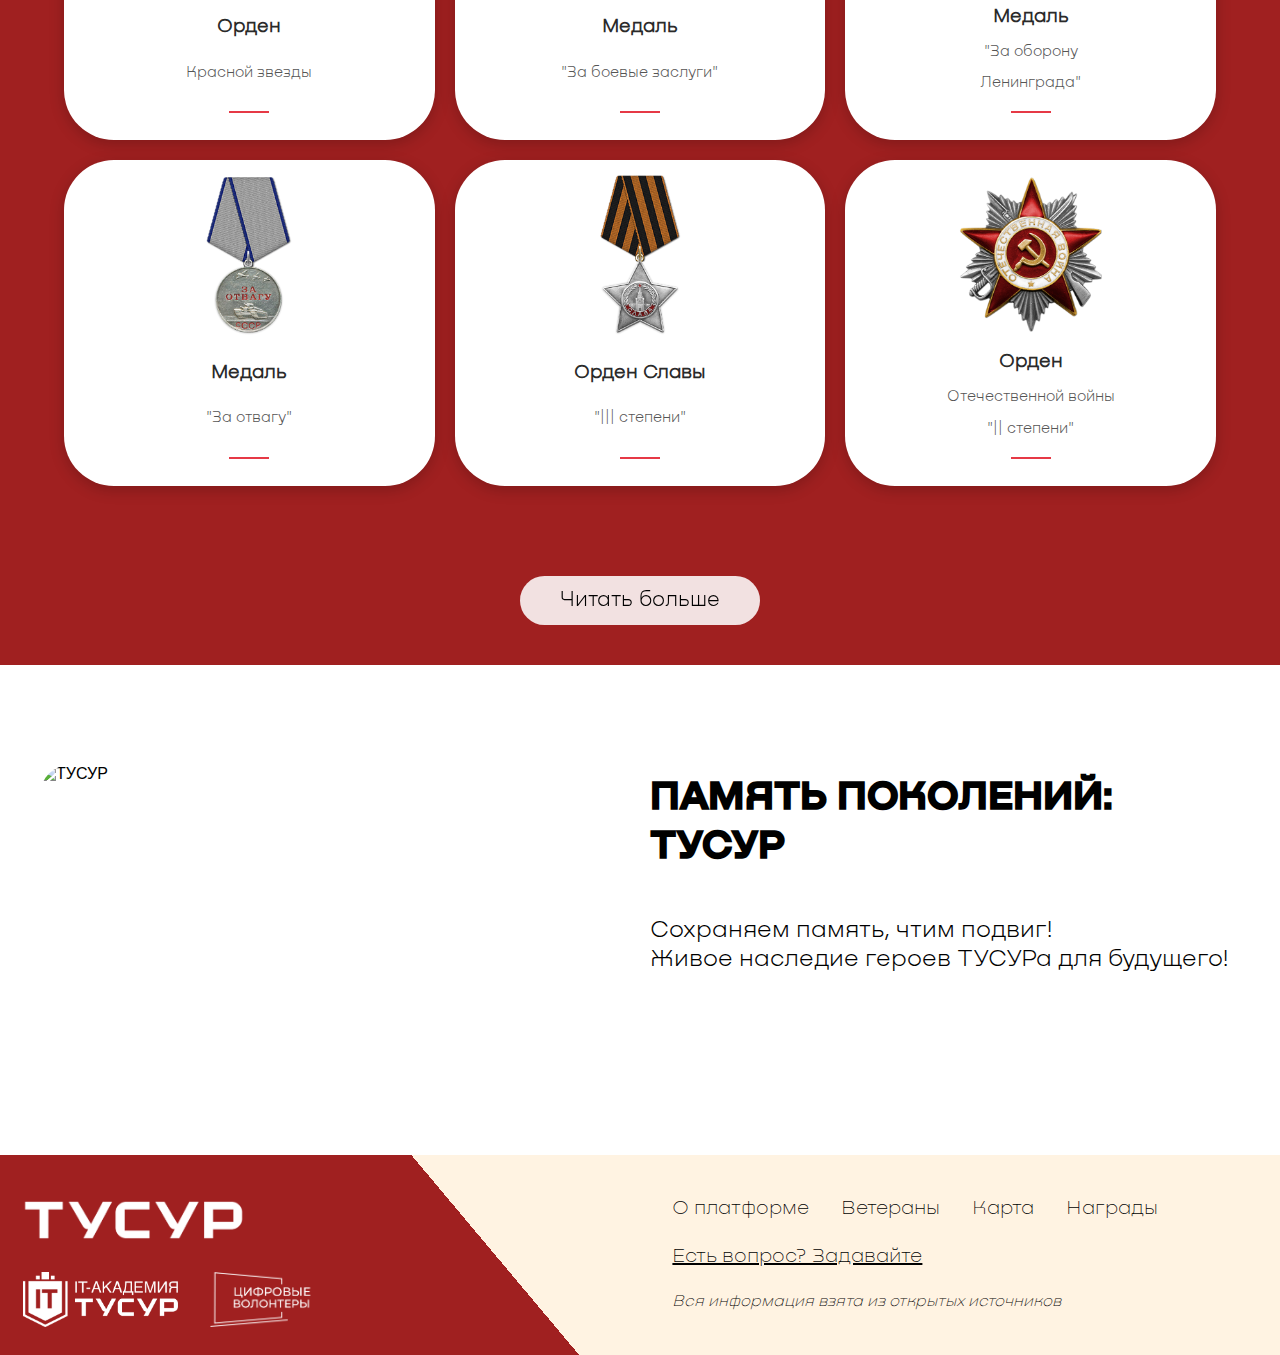
==== commit 049a9d2b: "Добавлены все переходы по страницам с помощь кнопок из частей главной страницы" ====
--- a/index.html
+++ b/index.html
@@ -97,7 +97,7 @@
             </div>
         </div>
 
-        <button class="hero-button">Читать больше</button>        
+        <button class="hero-button" id="ReadMore">Читать больше</button>        
     </div>
 
     <div class="Map">
@@ -108,7 +108,7 @@
         <div class="map-overlay">
             <div class="overlay-content">
                 <p>С помощью интерактивной карты вы сможете узнать об основных сражениях, в которых участвовали ветераны, работающие в ТУСУРе</p>
-                <button class="overlay-btn">Смотреть</button>
+                <button class="overlay-btn" id="Look">Смотреть</button>
             </div>
         </div>
     </div>
@@ -158,7 +158,7 @@
             </div>
         </div>
 
-        <button class="info-button">Читать больше</button>
+        <button class="info-button" id="NavigateGallery">Читать больше</button>
 
     </div>
 
@@ -202,5 +202,6 @@
     </footer>
 
     <script src="script.js"></script>
+    <script src="navigate.js"></script>
 </body>
 </html>--- a/form.css
+++ b/form.css
@@ -2,6 +2,7 @@
     
     position: relative;
     width: 100%;
+    max-height: 95vh;
     
 }
 
--- a/form2.css
+++ b/form2.css
@@ -11,52 +11,56 @@
     box-sizing: border-box;
 }
 
-.group{
-    margin-top: 10%;
-    background-color: white;
-    border-radius: 50px;
-    width: 80%;
-    height: 600px;
-    align-items: center;
-    justify-content: center;
-}
+
 
 h1 {
     font-family: 'Nekst-SemiBold', sans-serif;
     text-align: center;
     font-size: 3.5rem;
     font-size: clamp(24px, 3.5vw, 60px);
-    margin: 100px 0 40px 0; /* Отступ снизу для текста */
+    margin:30px 0 40px 0; /* Отступ снизу для текста */
     z-index: 1; /* Поднимаем над фоном */
 }
 
+.group {
+  margin-top: 3%;
+  background-color: white;
+  border-radius: 50px;
+  width: 80%;
+  height: auto;
+  max-height: fit-content;
+  display: flex; /* Добавляем flex для внутреннего расположения */
+  flex-direction: column; /* Вертикальное расположение элементов */
+  align-items: center; /* Центрирование по горизонтали */
+  padding: 40px; /* Добавляем внутренние отступы для группы */
+  box-sizing: border-box; /* Учитываем padding в общей ширине */
+}
+
 .info-text {
-    display: flex;
-    align-items: center; /* Выравнивание элементов по вертикали */
-    justify-content: center; /* Центрирование по горизонтали */
-    gap: 40px; /* Расстояние между текстом и изображением */
-    max-width: 1200px; /* Ограничение ширины контента */
-    width: 100%;
-    z-index: 1;
-    justify-content: space-between;
+  display: flex;
+  align-items: center;
+  justify-content: space-between; /* Равномерное распределение пространства */
+  gap: 40px;
+  width: 100%; /* Занимаем всю доступную ширину */
+  max-width: 1200px;
 }
 
 .info-text p {
-    font-family: 'Nekst-Thin', sans-serif;
-    flex: 1; /* Занимает доступное пространство */
-    margin-left: 40px;
-    font-size: 1.7rem;
-    text-align: left;
-    max-width: calc(50% - 20px);
-    
+  font-family: 'Nekst-Thin', sans-serif;
+  flex: 1; /* Занимает 50% ширины */
+  margin-left: 0; /* Убираем отступ слева */
+  font-size: clamp(18px, 2.0vw, 80px);
+  text-align: left;
+  margin-bottom: 40px;
+  max-width: calc(50% - 20px); /* Учитываем gap */
 }
 
 .image-info {
-    width: 50%; /* Фиксированная ширина изображения */
-    height: auto; /* Сохраняем пропорции */
-    flex-shrink: 0; /* Запрещаем уменьшение */
-    max-width: calc(50% - 20px); /* Учитывает gap 40px */
-    object-fit: contain;
+  flex: 1; /* Занимает 50% ширины */
+  max-width: calc(50% - 20px); /* Учитываем gap */
+  height: auto;
+  object-fit: contain;
+  margin-right: 0; /* Убираем отступ справа */
 }
 
 .fon {
@@ -68,29 +72,29 @@
     opacity: 0.3; /* Чтобы текст был читаемым */
 }
 
-.info-button{
-    color: black;
-    background-color: white;
-    border: none;
-    padding: 1vw 2vw;
-    font-size: 1.2vw;
-    border-radius: 50px;
-    cursor: pointer;
-    transition: background-color 0.3s;
-    font-family: 'Nekst-Light', sans-serif;
-    height: auto;
-    z-index: 5;
-    margin-top: 10vh; /* Относительная единица вместо 200px */
-    width: auto; /* Чтобы кнопка не была слишком широкой */
-    min-width: 200px;
-
-
+.info-button {
+  margin-top: 5vh;            /* Относительный отступ сверху */
+  margin-bottom: 40px;        /* Отступ снизу */
+  padding: 12px 40px;         /* Оптимальный размер */
+  font-size: 1.3rem;          /* Улучшенная читаемость */
+  background-color: #ffffffdd; /* Полупрозрачный белый */
+  backdrop-filter: blur(5px);  /* Эффект стекла */
+  border-radius: 50px;        /* Закруглённые углы */
+  cursor: pointer;            /* Курсор-указатель */
+  font-family: 'Nekst-Light', sans-serif; /* Шрифт */
+  width: auto;               /* Автоматическая ширина */
+  min-width: 200px;          /* Минимальная ширина */
+  height: auto;              /* Автоматическая высота */
+  z-index: 5;                /* Позиционирование по z-оси */
+  border: none;              /* Убираем границу, если нужно */
+  outline: none;             /* Убираем контур при фокусе */
+  transition: all 0.3s ease; /* Плавные анимации */
 }
 
 .info-button:hover {
-  background-color: #f0f0f0; /* Светло-серый фон при наведении */
-  box-shadow: 0 4px 6px rgba(0, 0, 0, 0.1); /* Легкая тень */
-  transform: translateY(-2px); /* Небольшое поднятие кнопки */
+  background-color: #fff;    /* Непрозрачный белый при наведении */
+  transform: scale(1.05);    /* Лёгкое увеличение */
+  box-shadow: 0 4px 12px rgba(0, 0, 0, 0.1); /* Тень при наведении (опционально) */
 }
 
 
--- a/form3.css
+++ b/form3.css
@@ -24,7 +24,7 @@
     font-family: 'Nekst-Light', sans-serif;
     font-size: clamp(20px, 1.4vw, 48px);
     text-align: center;
-    max-width: 1000px;
+    max-width: 1200px;
     width: 90%;
     margin: 10px auto;
     line-height: 1.5;
--- a/form4.css
+++ b/form4.css
@@ -2,7 +2,7 @@
     position: relative;
     width: 100%;
     height: 95vh;
-    background-color: #FFF3E2;
+    background-color: #ffffff;
     padding: 40px 0;
     margin-top: 0;
     overflow: visible;
--- a/form6.css
+++ b/form6.css
@@ -8,7 +8,8 @@
   grid-template-columns: auto 1fr; /* Картинка слева, текст справа */
   gap: 20px;
   align-items: start;
-  height: 50vh;
+  min-height: 50vh;
+  height: auto;
   max-width: 1200px; /* Ограничиваем ширину контейнера */
   margin: 0 auto; /* Центрируем на странице */
   background-color: white;
@@ -30,17 +31,17 @@
 }
 
 .result h1 {
-  margin-top: 100px;
+  margin-top: 15%;
   text-align: left;
   font-family: 'Nekst-Bold', sans-serif;
   font-size: clamp(32px, 3.2vw, 128px);
-  line-height: 1.5;
+  
 }
 
 .result p {
   font-family: 'Nekst-Light', sans-serif;
-  font-size: clamp(24px, 1.7vw, 128px);
-  line-height: 1.3;
+  font-size: clamp(24px, 1.7vw, 100px);
+  
   
 }
 
@@ -83,7 +84,7 @@
   .result h1 {
     margin: 0;
     font-size: clamp(28px, 6vw, 32px);
-    line-height: 1.3;
+    
   }
 
   .result p {
@@ -92,3 +93,40 @@
   }
 }
 
+@keyframes fadeIn {
+  from { opacity: 0; transform: translateY(20px); }
+  to { opacity: 1; transform: translateY(0); }
+}
+
+.text-content h1, 
+.text-content p {
+  animation: fadeIn 0.8s ease forwards;
+}
+
+.text-content p {
+  animation-delay: 0.2s;
+}
+
+
+@media (min-width: 1920px) {
+  .result {
+    max-width: 1600px;
+    gap: 60px;
+  }
+  
+  .result img {
+    width: 750px;
+    height: 500px;
+  }
+  
+  .result h1 {
+    font-size: clamp(48px, 4vw, 160px);
+    
+  }
+  
+  .result p {
+    font-size: clamp(32px, 2vw, 120px);
+    
+  }
+}
+
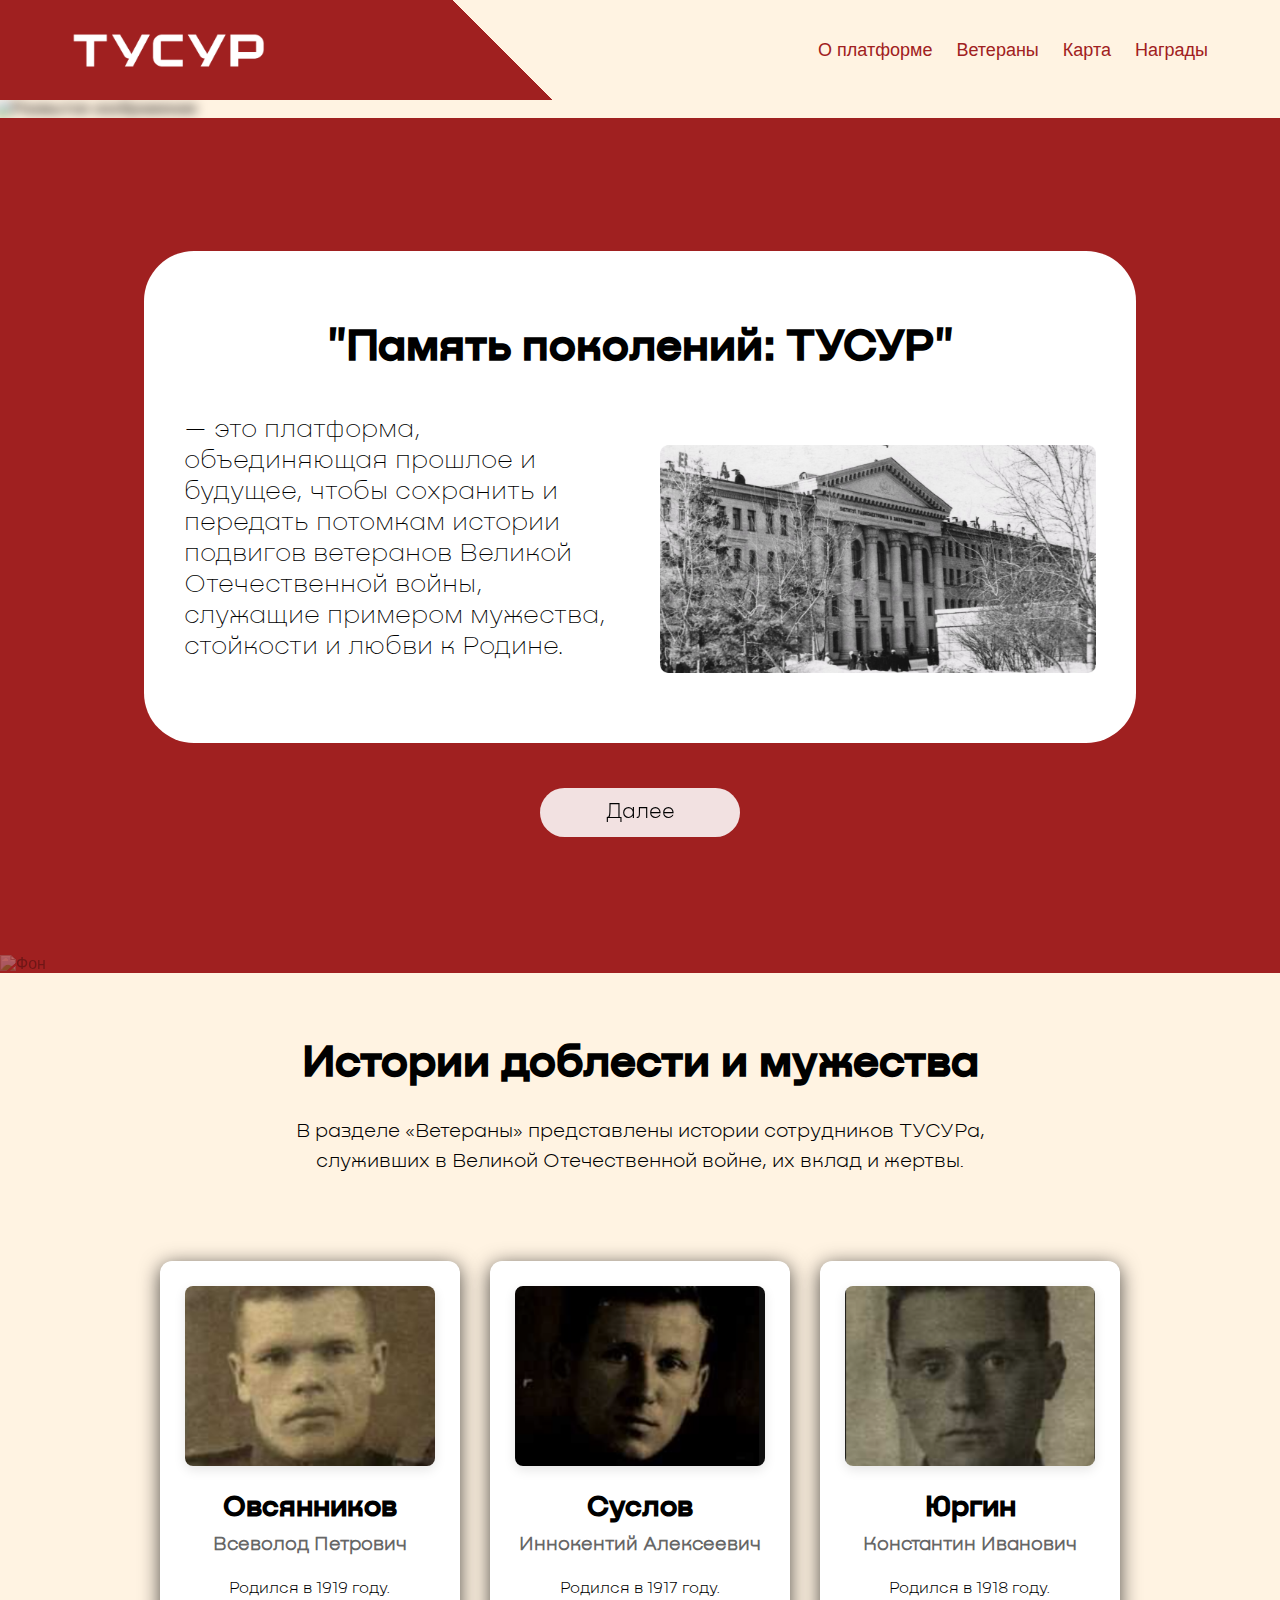
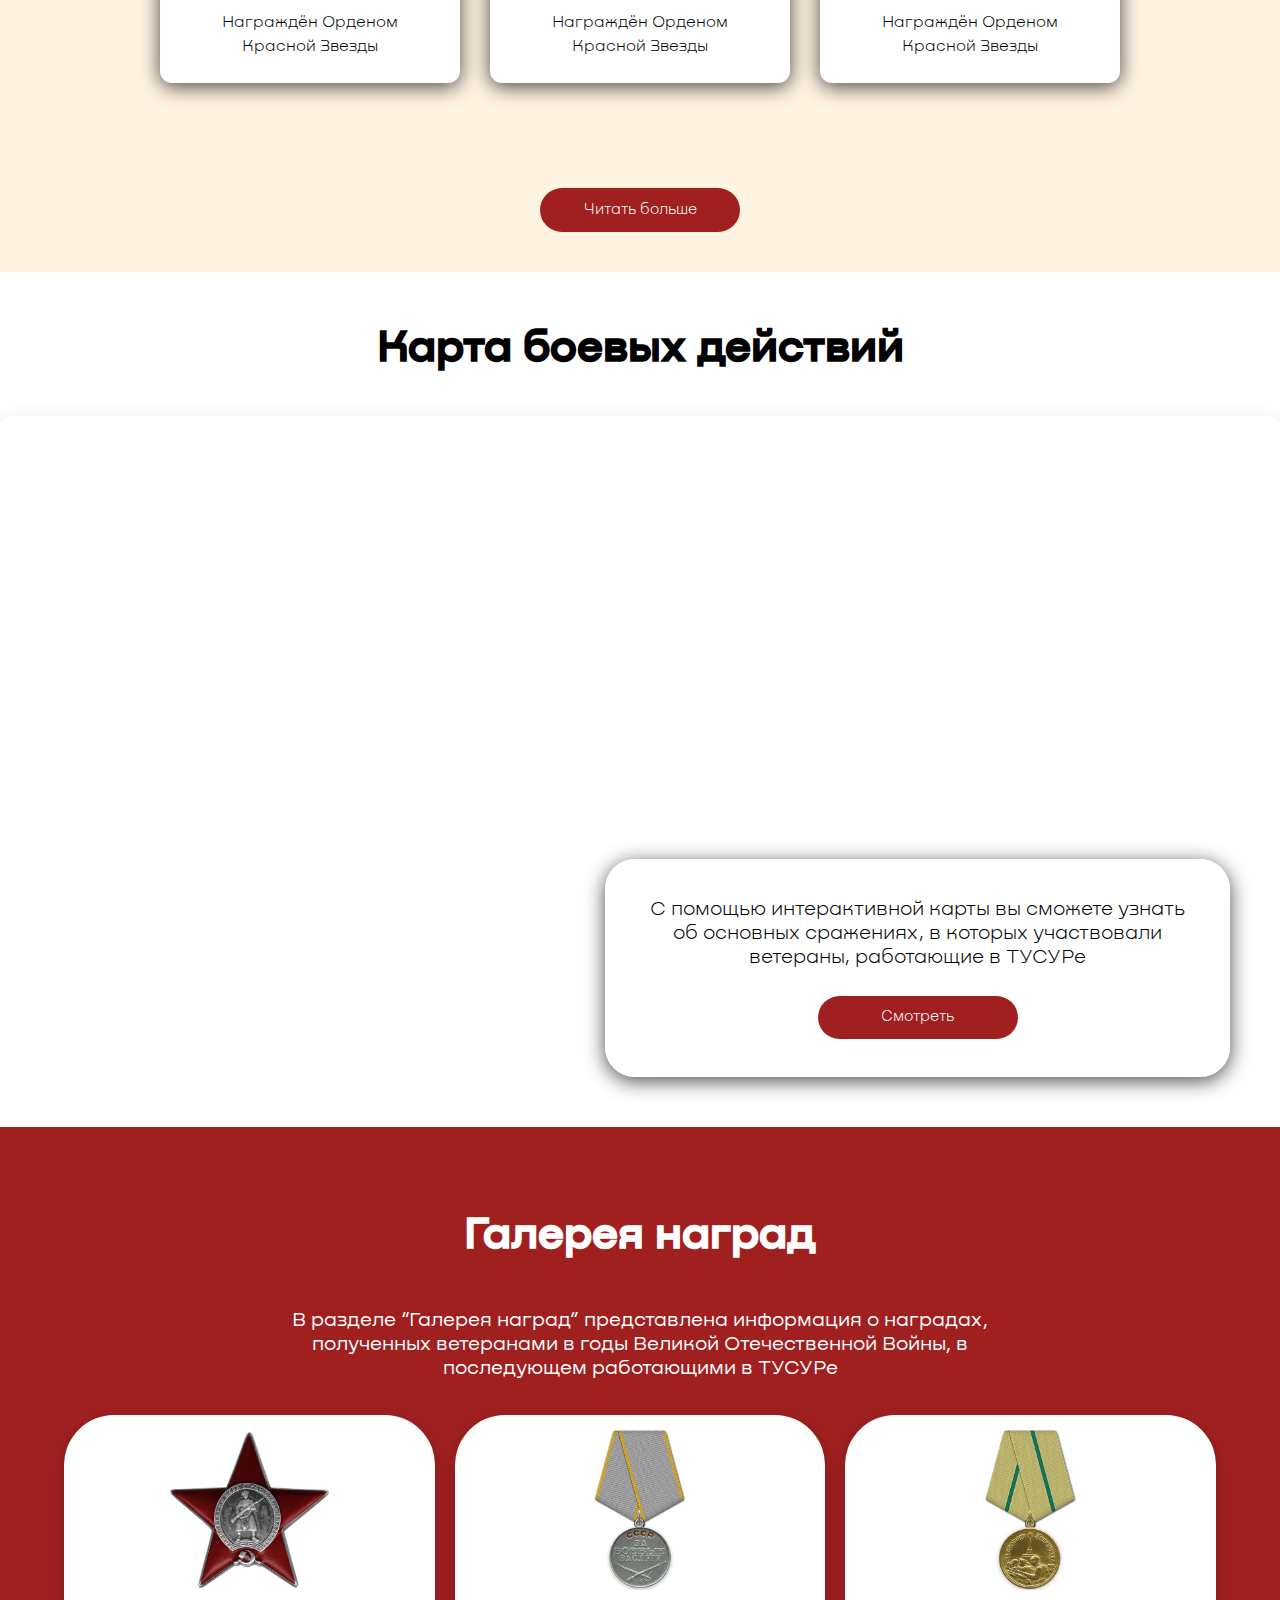
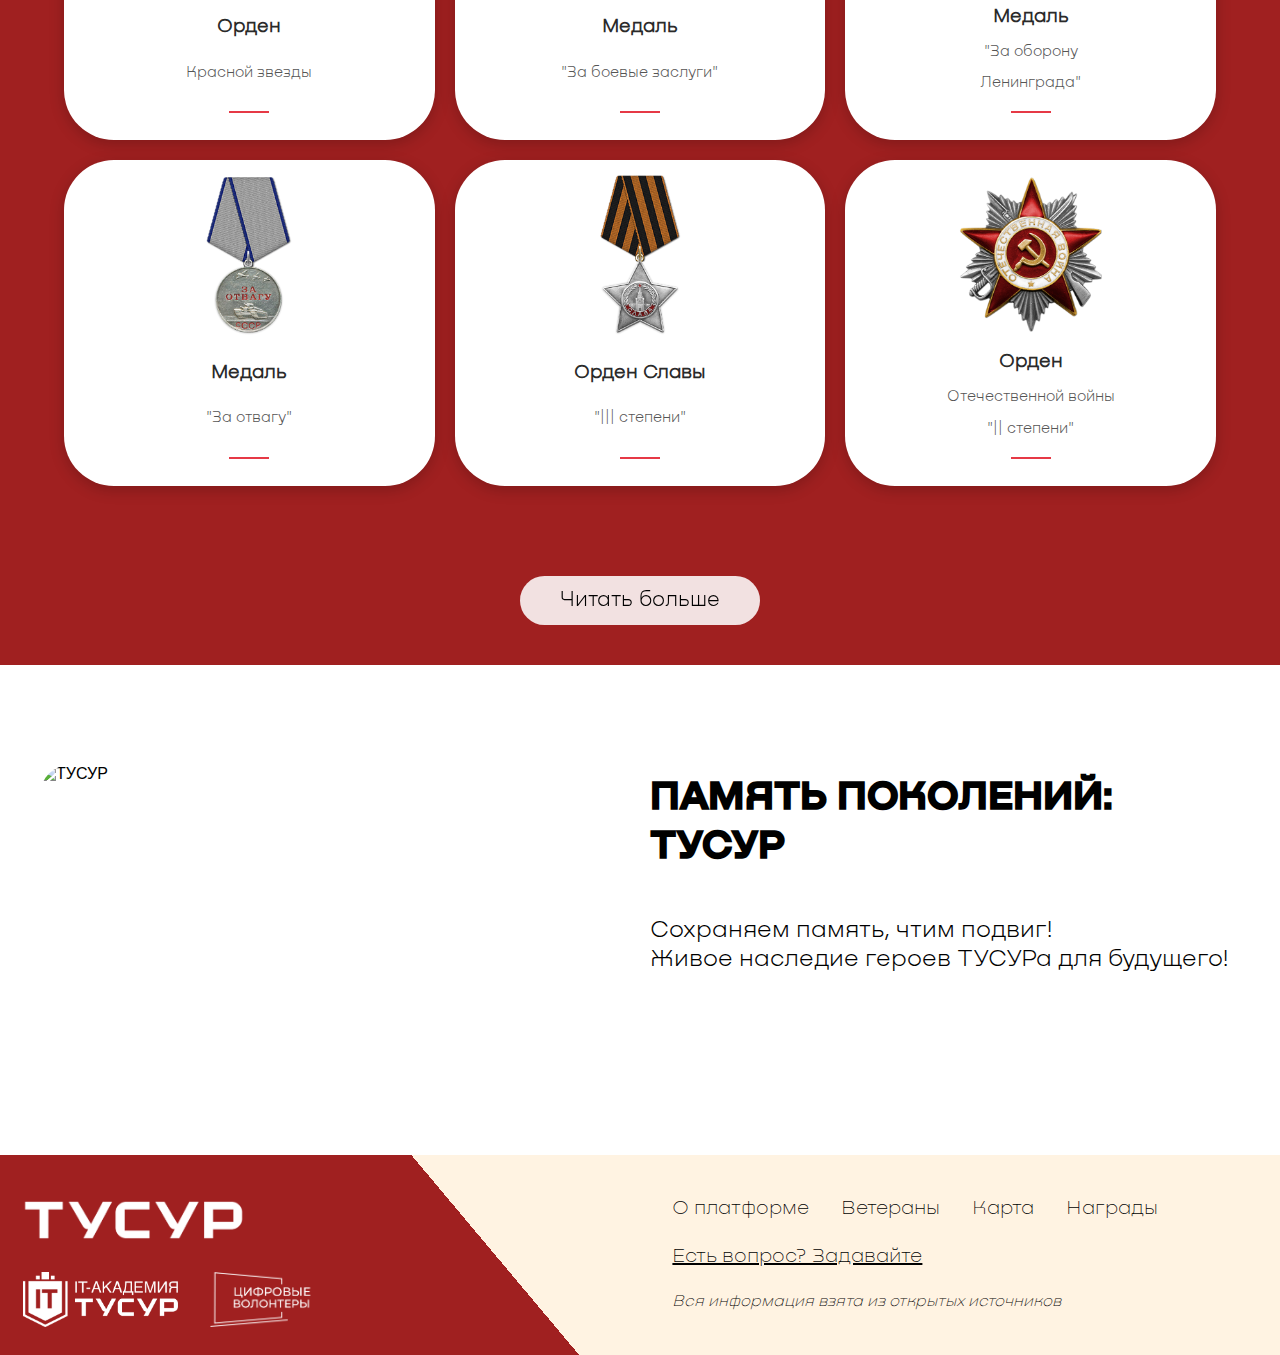
==== commit f512e881: "Добавлены все ветераны с фото и все награды которые они получили" ====
--- a/index.html
+++ b/index.html
@@ -90,8 +90,8 @@
 
             <div class="card">
                 <img src="Mask group3.png" alt="Фото ветерана">
-                <h3>Югин</h3>
-                <h4>Константин Ванович</h4>
+                <h3>Юргин</h3>
+                <h4>Константин Иванович</h4>
                 <p>Родился в 1918 году.</p>
                 <p>Награждён Орденом Красной Звезды</p>
             </div>
--- a/form.css
+++ b/form.css
@@ -110,6 +110,14 @@
     display: block; /* Делаем блочным элементом для корректного центрирования */
 }
 
+
+
+
+
+
+
+
+
 @keyframes float {
     0%, 100% {
         transform: rotate(90deg) translateX(0);
@@ -180,6 +188,10 @@
     .angle {
         display: none; /* Скрыть стрелку на мобильных */
     }
+
+    .hero-section {
+        transform: translateY(20px); /* Меньшее смещение для мобилок */
+      }
 }
 
 
--- a/form2.css
+++ b/form2.css
@@ -99,6 +99,11 @@
 
 
 
+
+
+
+
+
 @font-face {
     font-family: 'Nekst-SemiBold';
     src: url('font/Nekst-SemiBold.woff2') format('woff2'),
--- a/form6.css
+++ b/form6.css
@@ -44,6 +44,12 @@
   
   
 }
+
+
+
+
+
+
 
 @font-face {
   font-family: 'Nekst-Bold';
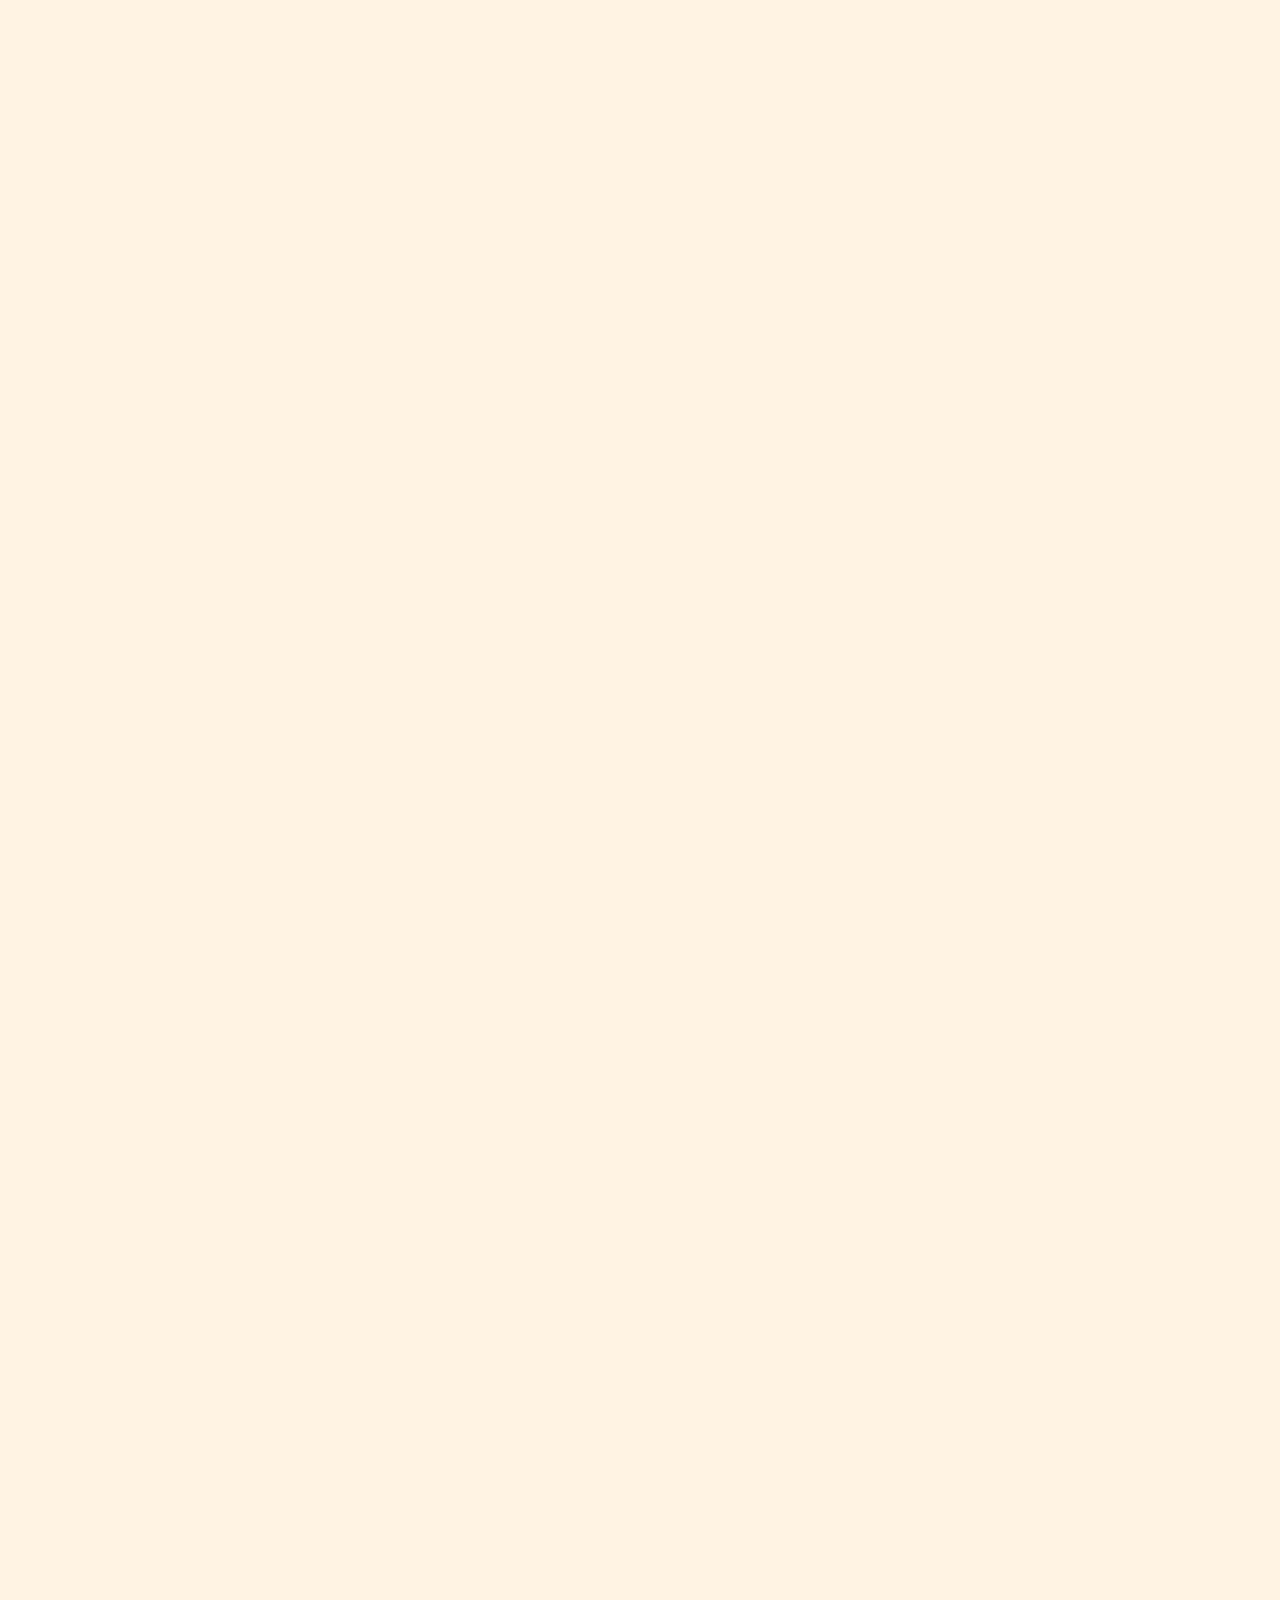
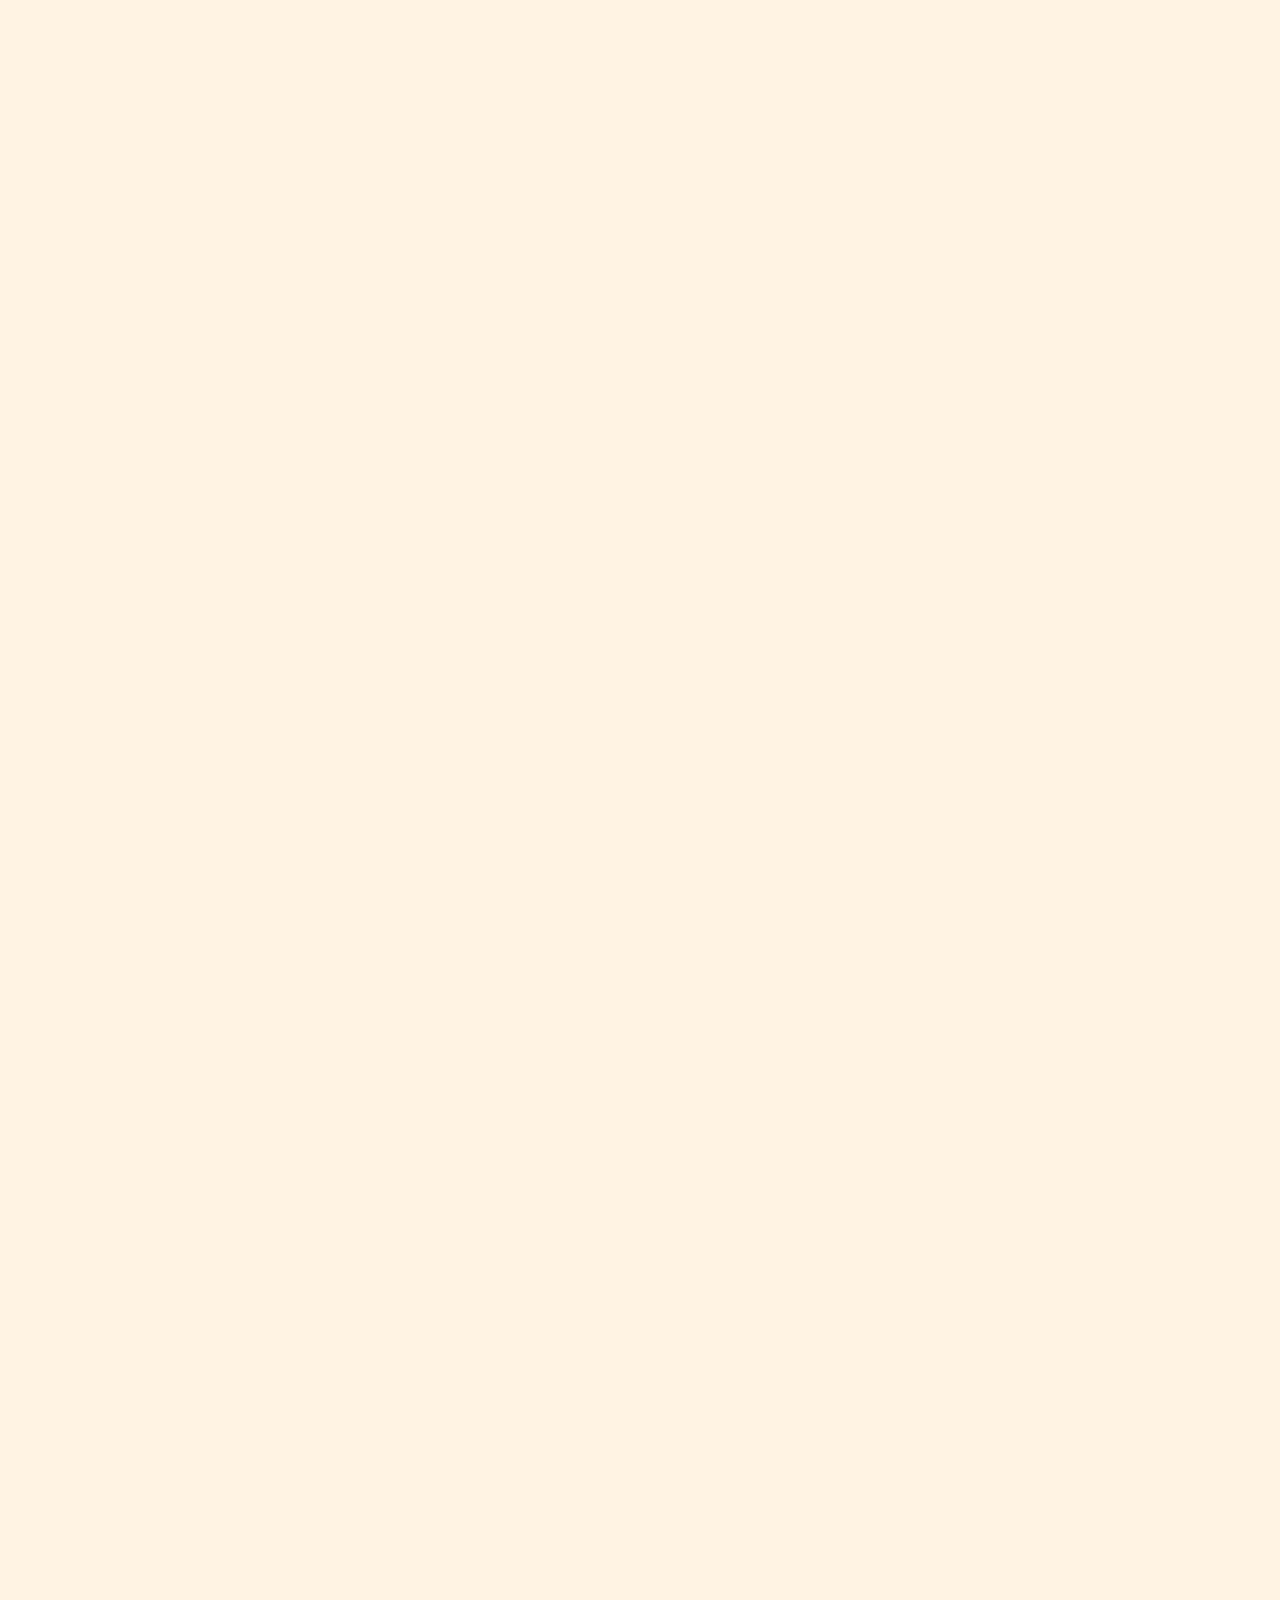
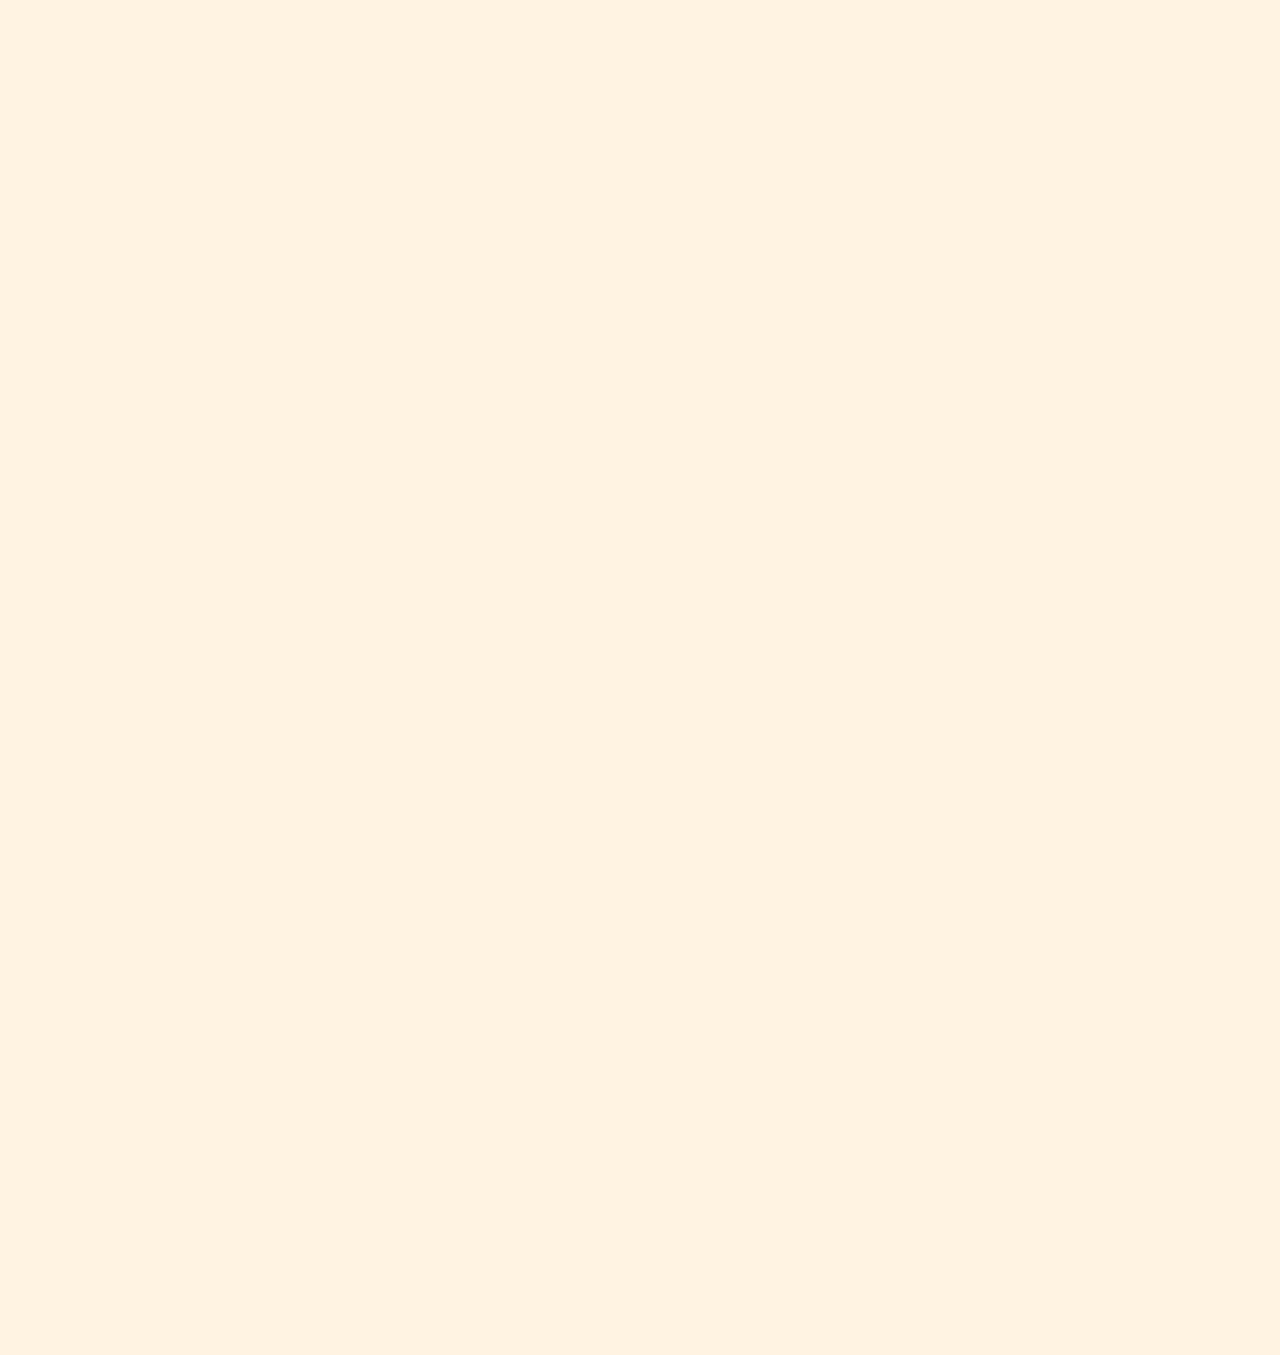
==== commit 8fa95104: "Добавлены все анимации загрузки страниц" ====
--- a/index.html
+++ b/index.html
@@ -12,7 +12,8 @@
     <link rel="stylesheet" href="form5.css">
     <link rel="stylesheet" href="form6.css">
     <link rel="stylesheet" href="footer.css">
-    <meta name="viewport" content="width=device-width, initial-scale=1.0">
+    <link rel="stylesheet" href="index.css">
+   
 
 
     
@@ -203,5 +204,6 @@
 
     <script src="script.js"></script>
     <script src="navigate.js"></script>
+    <script src="index.js"></script>
 </body>
 </html>--- a/index.css
+++ b/index.css
@@ -0,0 +1,48 @@
+/* Общая анимация */
+@keyframes slideUp {
+    from {
+      opacity: 0;
+      transform: translateY(50px);
+    }
+    to {
+      opacity: 1;
+      transform: translateY(0);
+    }
+  }
+  
+  /* Анимация для основных блоков */
+  .header,
+  .hero-section,
+  .info,
+  .historys,
+  .Map,
+  .gallery,
+  .slide-section,
+  .footer {
+    animation: slideUp 0.8s ease-out forwards;
+    opacity: 0;
+  }
+  
+  /* Задержки для последовательного появления */
+  .header { animation-delay: 0.2s; }
+  .hero-section { animation-delay: 0.4s; }
+  .info { animation-delay: 0.6s; }
+  .historys { animation-delay: 0.8s; }
+  .Map { animation-delay: 1s; }
+  .gallery { animation-delay: 1.2s; }
+  .slide-section { animation-delay: 1.4s; }
+  .footer { animation-delay: 1.6s; }
+  
+  /* Анимация для карточек и наград при прокрутке */
+  .card,
+  .awards-card {
+    opacity: 0;
+    transform: translateY(30px);
+    transition: opacity 0.5s ease-out, transform 0.5s ease-out;
+  }
+  
+  .card.visible,
+  .awards-card.visible {
+    opacity: 1;
+    transform: translateY(0);
+  }